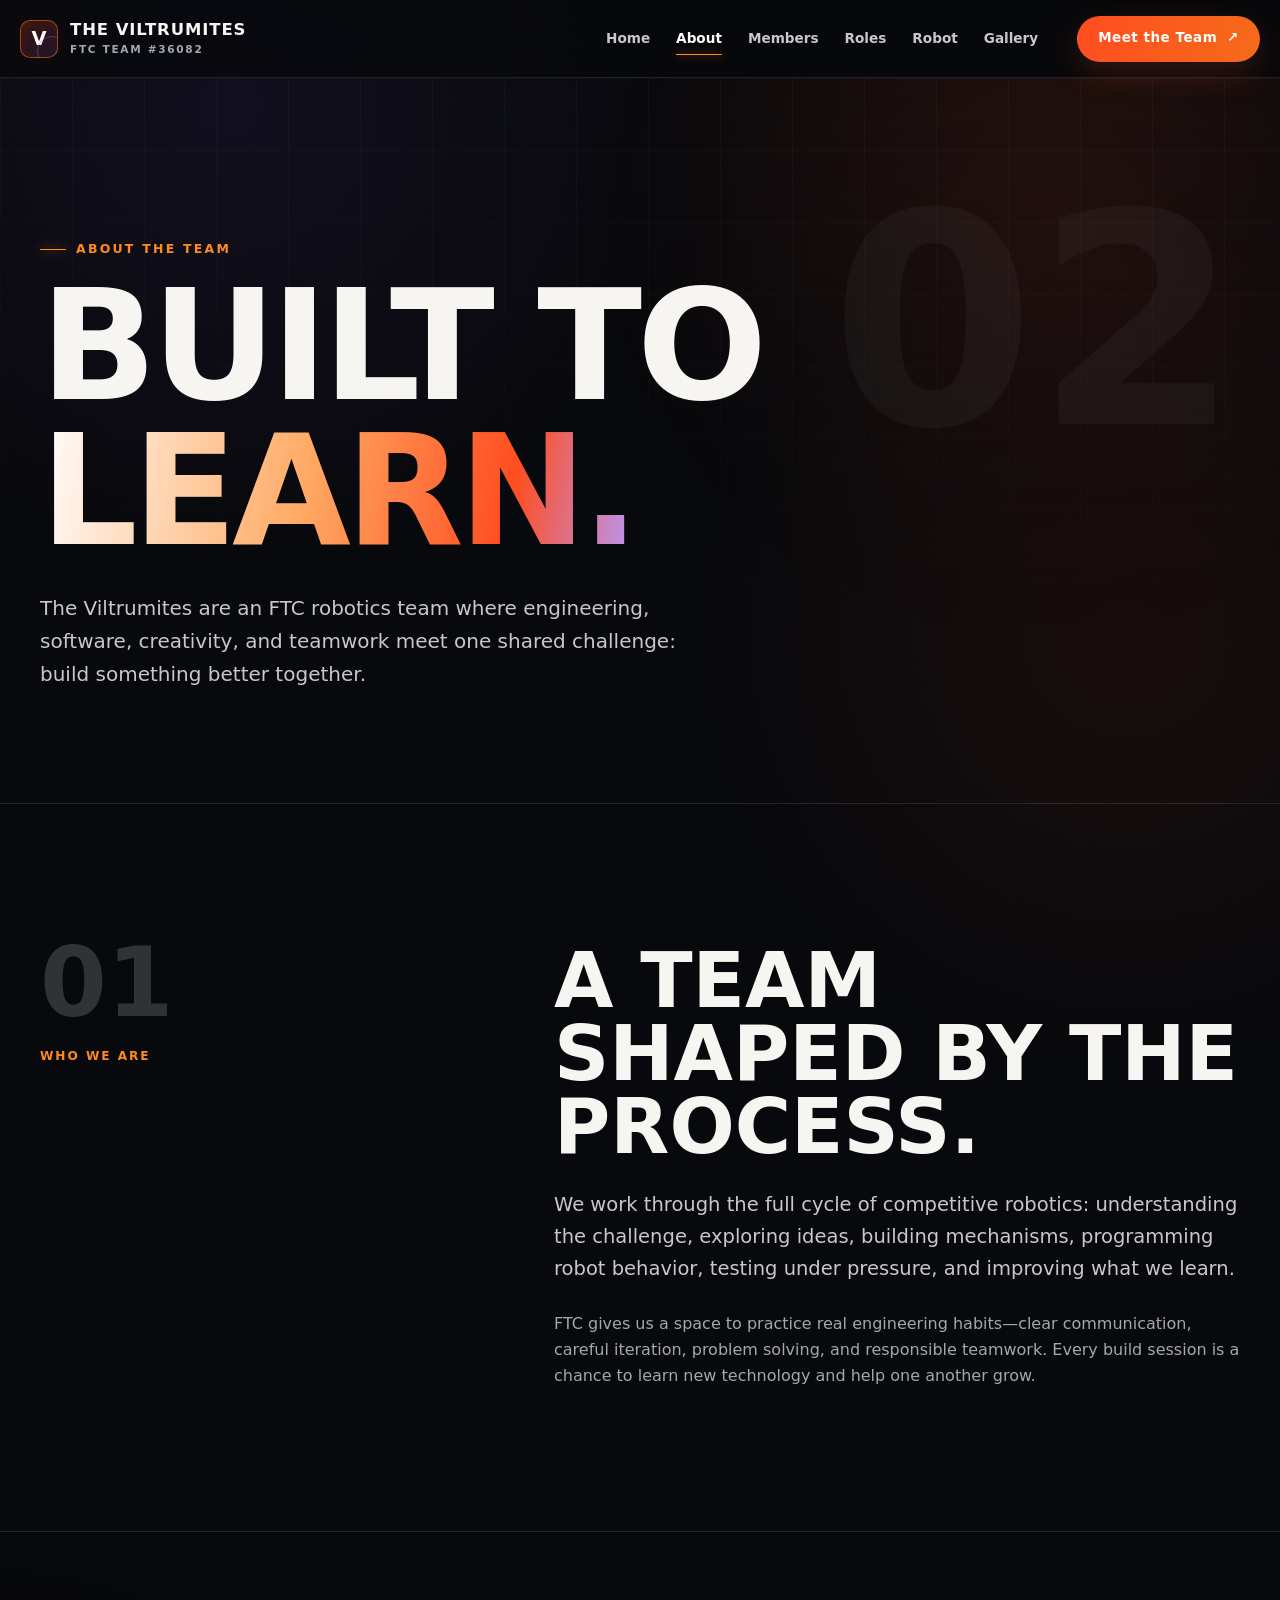
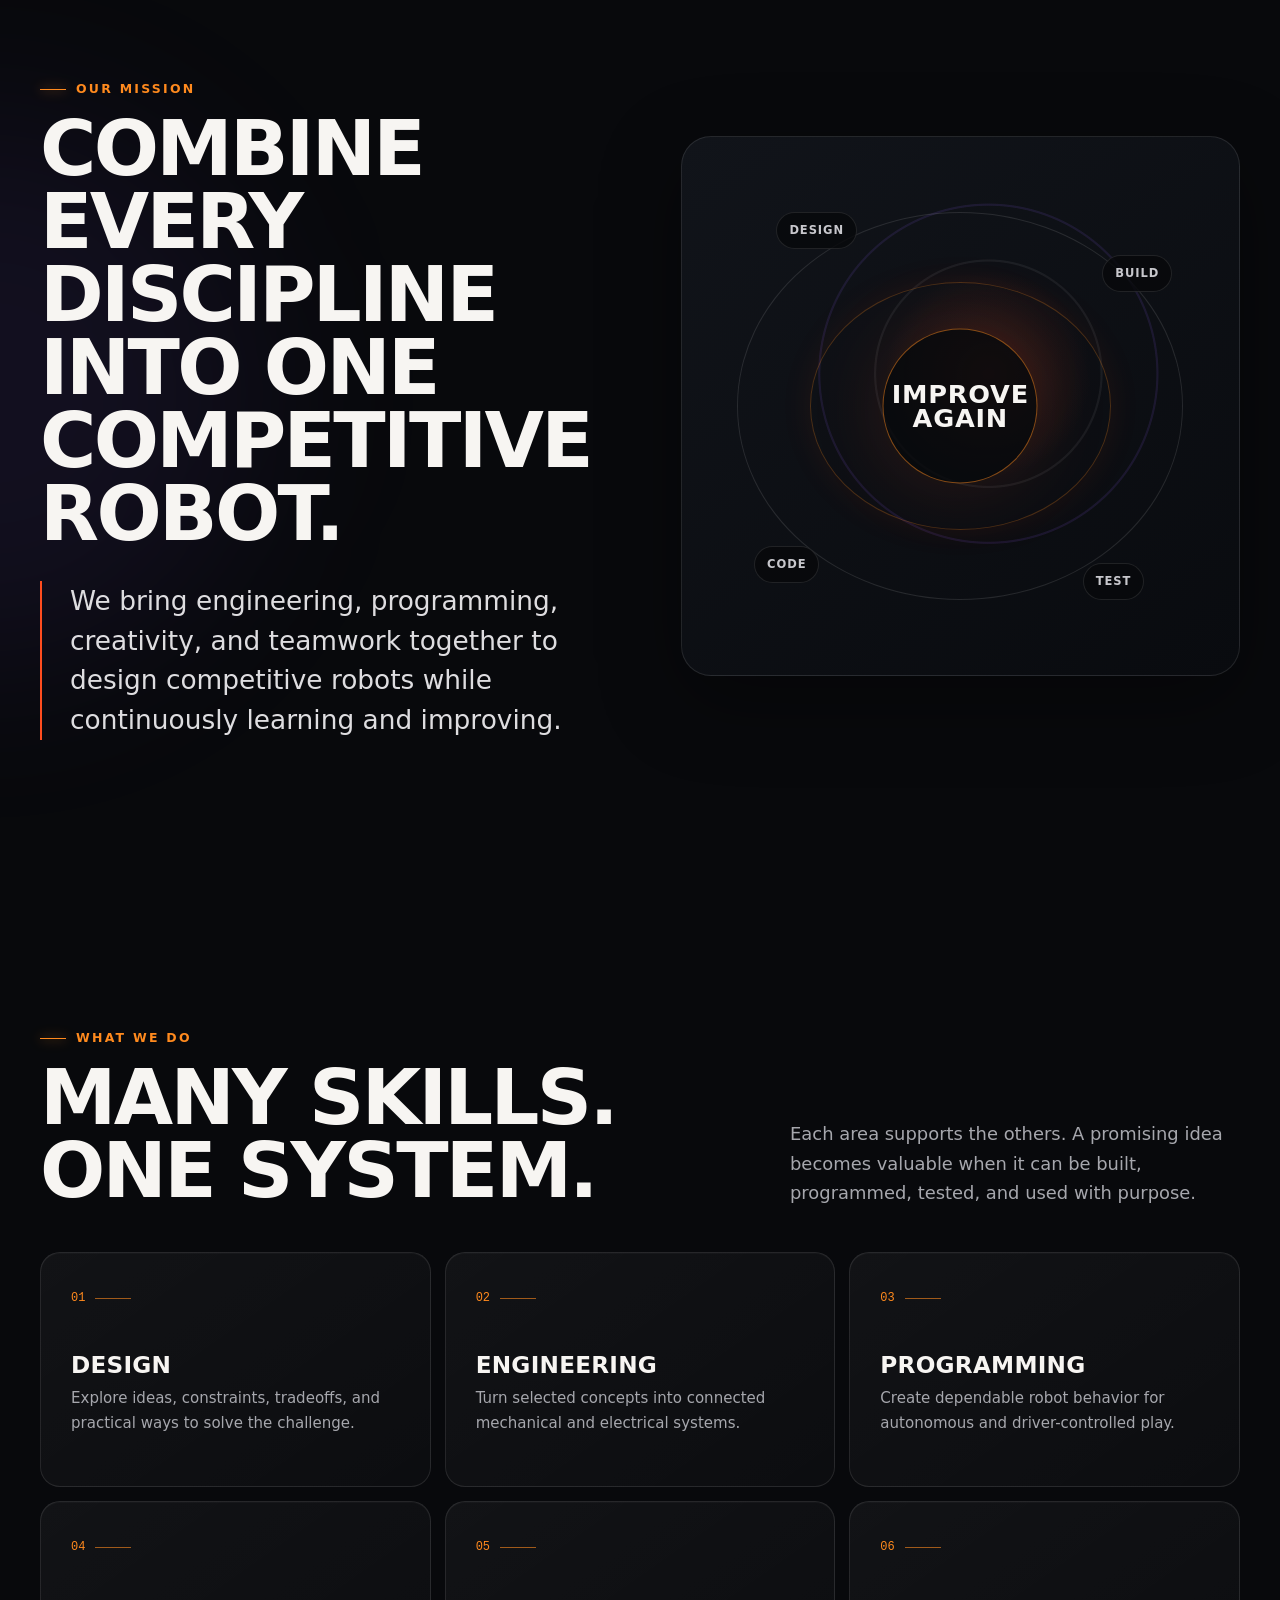
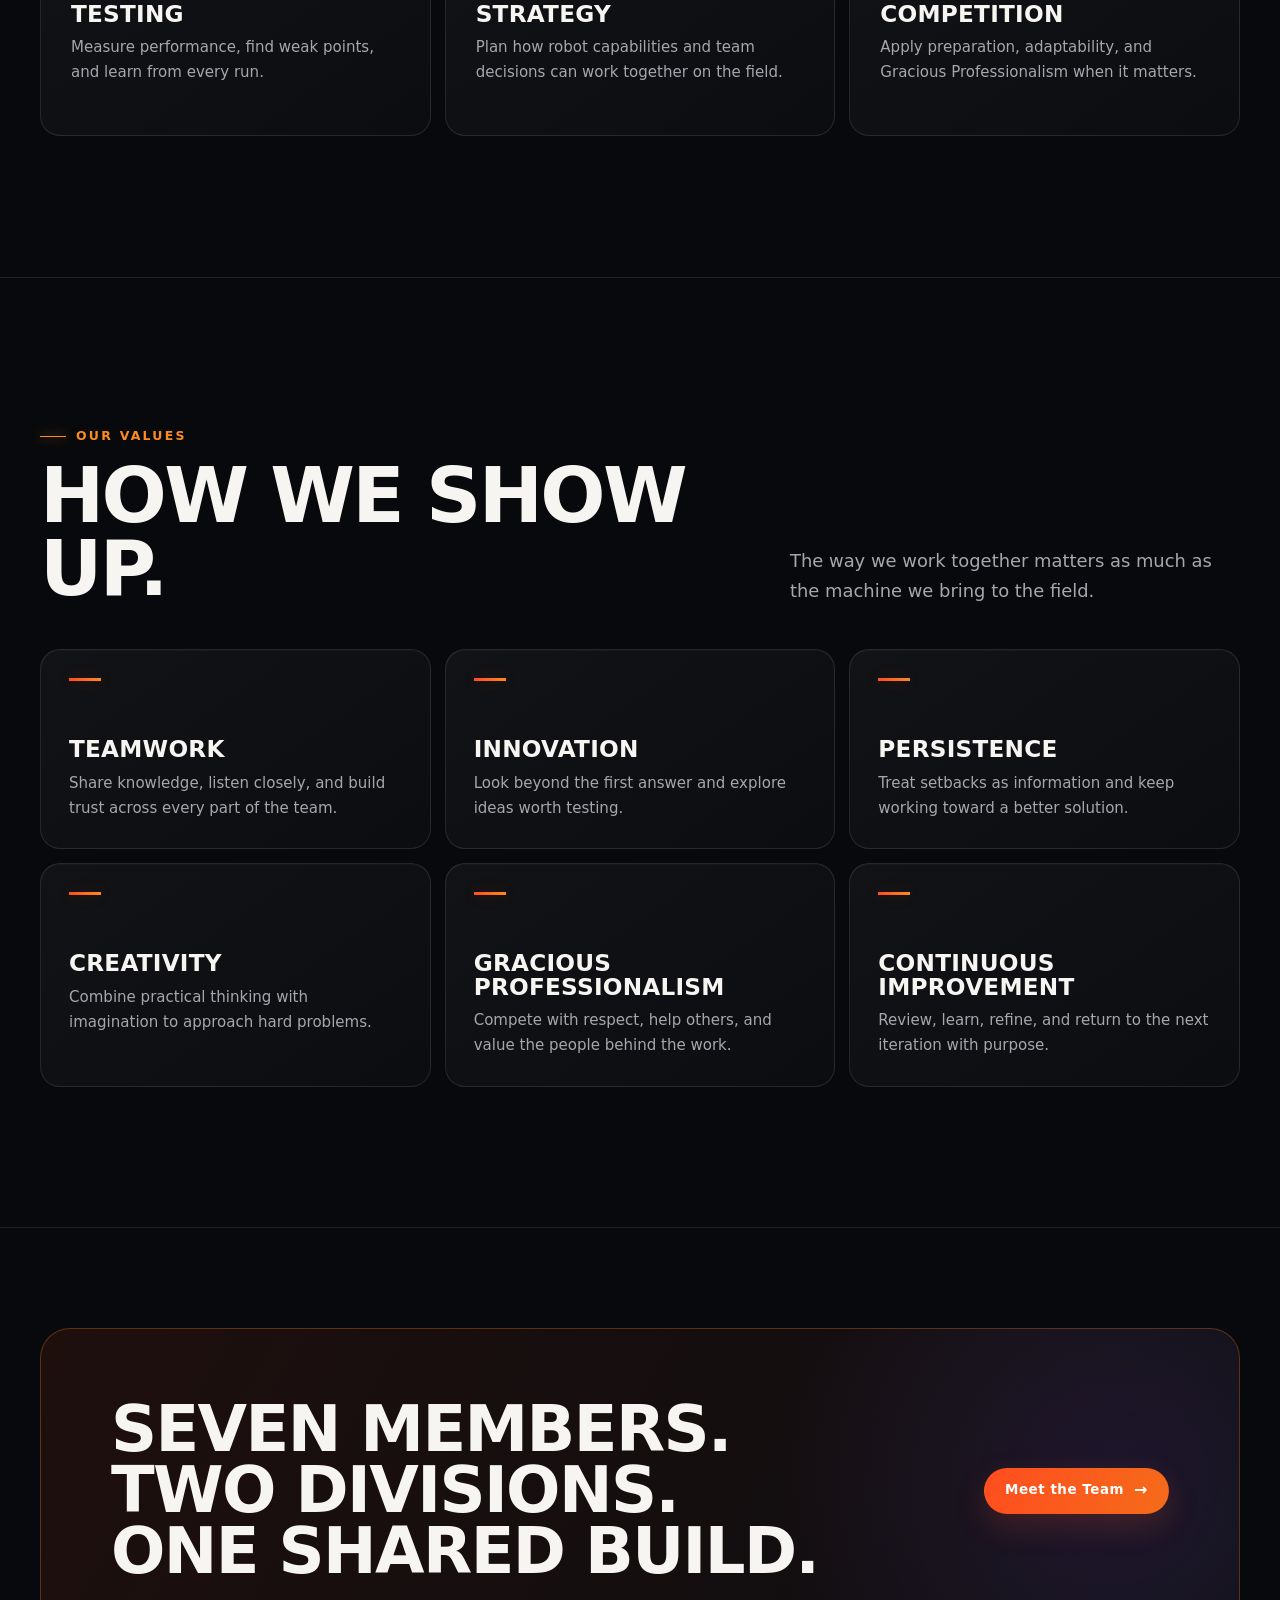
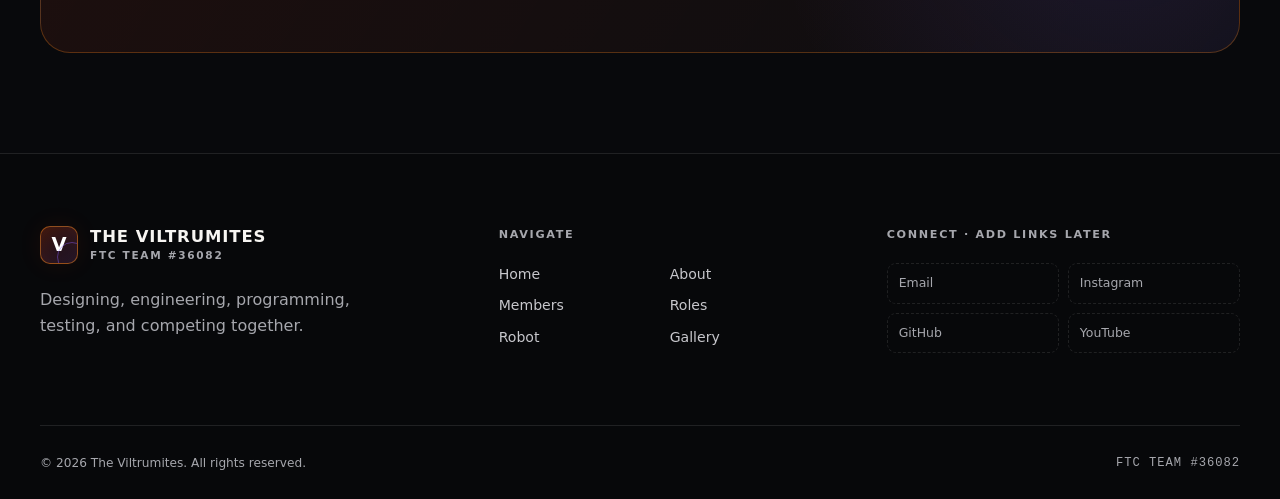
==== about.html @ 3b687da3 "Initial FTC robotics website" ====
<!doctype html>
<html lang="en">
  <head>
    <meta charset="utf-8" />
    <meta name="viewport" content="width=device-width, initial-scale=1" />
    <meta
      name="description"
      content="Learn about The Viltrumites, an FTC robotics team built around engineering, programming, problem solving, and teamwork."
    />
    <meta name="theme-color" content="#08090c" />
    <title>About | The Viltrumites</title>
    <link
      rel="icon"
      type="image/svg+xml"
      href="data:image/svg+xml,%3Csvg xmlns='http://www.w3.org/2000/svg' viewBox='0 0 64 64'%3E%3Crect width='64' height='64' rx='15' fill='%2308090c'/%3E%3Cpath d='M14 15l18 36 18-36h-11l-7 17-7-17z' fill='%23ff5a24'/%3E%3Ccircle cx='32' cy='32' r='25' fill='none' stroke='%238b5cf6' stroke-width='2'/%3E%3C/svg%3E"
    />
    <link rel="stylesheet" href="css/style.css" />
    <script src="js/team-data-v3.js" defer></script>
    <script src="js/main.js" defer></script>
  </head>
  <body>
    <!-- Accessibility helpers and reading progress -->
    <a class="skip-link" href="#main-content">Skip to content</a>
    <div class="scroll-progress" data-scroll-progress aria-hidden="true"></div>
    <!-- Primary site header -->
    <header class="site-header">
      <div class="header-inner">
        <a class="brand" href="index.html" aria-label="The Viltrumites home">
          <span class="brand-mark" aria-hidden="true">V</span>
          <span class="brand-copy">
            <strong>The Viltrumites</strong>
            <small>FTC Team #36082</small>
          </span>
        </a>
        <div class="nav-shell">
          <nav
            class="site-nav"
            id="primary-navigation"
            data-site-nav
            aria-label="Primary navigation"
          >
            <a href="index.html" data-nav-link>Home</a>
            <a href="about.html" data-nav-link>About</a>
            <a href="members.html" data-nav-link>Members</a>
            <a href="roles.html" data-nav-link>Roles</a>
            <a href="robot.html" data-nav-link>Robot</a>
            <a href="gallery.html" data-nav-link>Gallery</a>
          </nav>
          <a class="nav-cta" href="members.html">
            Meet the Team
            <span aria-hidden="true">↗</span>
          </a>
          <button
            class="menu-button"
            type="button"
            aria-expanded="false"
            aria-controls="primary-navigation"
            aria-label="Open navigation"
            data-menu-button
          >
            <span></span>
            <span></span>
            <span></span>
          </button>
        </div>
      </div>
    </header>
    <!-- About page content -->
    <main id="main-content">
      <section class="page-hero">
        <div class="container page-hero__inner" data-reveal>
          <span class="page-number" aria-hidden="true">02</span>
          <p class="eyebrow">About the team</p>
          <h1 class="page-title">
            Built to
            <br />
            <span class="accent-text">learn.</span>
          </h1>
          <p class="page-lead">
            The Viltrumites are an FTC robotics team where engineering, software, creativity, and
            teamwork meet one shared challenge: build something better together.
          </p>
        </div>
      </section>

      <section class="section">
        <div class="container story-grid">
          <div class="story-label" data-reveal>
            <strong>01</strong>
            <span>Who we are</span>
          </div>
          <div class="story-copy" data-reveal>
            <h2>A team shaped by the process.</h2>
            <p>
              We work through the full cycle of competitive robotics: understanding the challenge,
              exploring ideas, building mechanisms, programming robot behavior, testing under
              pressure, and improving what we learn.
            </p>
            <p>
              FTC gives us a space to practice real engineering habits—clear communication, careful
              iteration, problem solving, and responsible teamwork. Every build session is a chance
              to learn new technology and help one another grow.
            </p>
          </div>
        </div>
      </section>

      <section class="section section--bordered section--glow">
        <div class="container split-panel">
          <div class="mission-copy" data-reveal>
            <p class="section-kicker">Our mission</p>
            <h2 class="section-title">Combine every discipline into one competitive robot.</h2>
            <blockquote>
              We bring engineering, programming, creativity, and teamwork together to design
              competitive robots while continuously learning and improving.
            </blockquote>
          </div>
          <div
            class="mission-display"
            aria-label="Design, build, code, and test surrounding continuous improvement"
            data-reveal
          >
            <span class="mission-node mission-node--one">Design</span>
            <span class="mission-node mission-node--two">Build</span>
            <span class="mission-node mission-node--three">Code</span>
            <span class="mission-node mission-node--four">Test</span>
            <div class="mission-core">
              <strong>
                Improve
                <br />
                Again
              </strong>
            </div>
          </div>
        </div>
      </section>

      <section class="section" aria-labelledby="what-title">
        <div class="container">
          <div class="section-head" data-reveal>
            <div>
              <p class="section-kicker">What we do</p>
              <h2 class="section-title" id="what-title">Many skills. One system.</h2>
            </div>
            <p class="section-copy">
              Each area supports the others. A promising idea becomes valuable when it can be built,
              programmed, tested, and used with purpose.
            </p>
          </div>
          <div class="feature-grid">
            <article class="feature-card" data-reveal>
              <span class="card-index">01</span>
              <h3>Design</h3>
              <p>
                Explore ideas, constraints, tradeoffs, and practical ways to solve the challenge.
              </p>
            </article>
            <article class="feature-card" data-reveal style="--delay: 45ms">
              <span class="card-index">02</span>
              <h3>Engineering</h3>
              <p>Turn selected concepts into connected mechanical and electrical systems.</p>
            </article>
            <article class="feature-card" data-reveal style="--delay: 90ms">
              <span class="card-index">03</span>
              <h3>Programming</h3>
              <p>Create dependable robot behavior for autonomous and driver-controlled play.</p>
            </article>
            <article class="feature-card" data-reveal>
              <span class="card-index">04</span>
              <h3>Testing</h3>
              <p>Measure performance, find weak points, and learn from every run.</p>
            </article>
            <article class="feature-card" data-reveal style="--delay: 45ms">
              <span class="card-index">05</span>
              <h3>Strategy</h3>
              <p>Plan how robot capabilities and team decisions can work together on the field.</p>
            </article>
            <article class="feature-card" data-reveal style="--delay: 90ms">
              <span class="card-index">06</span>
              <h3>Competition</h3>
              <p>Apply preparation, adaptability, and Gracious Professionalism when it matters.</p>
            </article>
          </div>
        </div>
      </section>

      <section class="section section--bordered" aria-labelledby="values-title">
        <div class="container">
          <div class="section-head" data-reveal>
            <div>
              <p class="section-kicker">Our values</p>
              <h2 class="section-title" id="values-title">How we show up.</h2>
            </div>
            <p class="section-copy">
              The way we work together matters as much as the machine we bring to the field.
            </p>
          </div>
          <div class="values-grid">
            <article class="value-card" data-reveal>
              <h3>Teamwork</h3>
              <p>Share knowledge, listen closely, and build trust across every part of the team.</p>
            </article>
            <article class="value-card" data-reveal style="--delay: 45ms">
              <h3>Innovation</h3>
              <p>Look beyond the first answer and explore ideas worth testing.</p>
            </article>
            <article class="value-card" data-reveal style="--delay: 90ms">
              <h3>Persistence</h3>
              <p>Treat setbacks as information and keep working toward a better solution.</p>
            </article>
            <article class="value-card" data-reveal>
              <h3>Creativity</h3>
              <p>Combine practical thinking with imagination to approach hard problems.</p>
            </article>
            <article class="value-card" data-reveal style="--delay: 45ms">
              <h3>Gracious Professionalism</h3>
              <p>Compete with respect, help others, and value the people behind the work.</p>
            </article>
            <article class="value-card" data-reveal style="--delay: 90ms">
              <h3>Continuous Improvement</h3>
              <p>Review, learn, refine, and return to the next iteration with purpose.</p>
            </article>
          </div>
        </div>
      </section>

      <section class="section section--compact section--bordered">
        <div class="container">
          <div class="cta-band" data-reveal>
            <h2>Seven members. Two divisions. One shared build.</h2>
            <a class="button" href="members.html">
              Meet the Team
              <span class="button-arrow" aria-hidden="true">→</span>
            </a>
          </div>
        </div>
      </section>
    </main>
    <!-- Shared site footer -->
    <footer class="site-footer">
      <div class="container footer-main">
        <div class="footer-brand">
          <a class="brand" href="index.html">
            <span class="brand-mark" aria-hidden="true">V</span>
            <span class="brand-copy">
              <strong>The Viltrumites</strong>
              <small>FTC Team #36082</small>
            </span>
          </a>
          <p>Designing, engineering, programming, testing, and competing together.</p>
        </div>
        <div>
          <p class="footer-heading">Navigate</p>
          <nav class="footer-links" aria-label="Footer navigation">
            <a href="index.html">Home</a>
            <a href="about.html">About</a>
            <a href="members.html">Members</a>
            <a href="roles.html">Roles</a>
            <a href="robot.html">Robot</a>
            <a href="gallery.html">Gallery</a>
          </nav>
        </div>
        <div>
          <p class="footer-heading">Connect · add links later</p>
          <div class="social-placeholders">
            <span>Email</span>
            <span>Instagram</span>
            <span>GitHub</span>
            <span>YouTube</span>
          </div>
        </div>
      </div>
      <div class="container footer-bottom">
        <span>© 2026 The Viltrumites. All rights reserved.</span>
        <span>FTC Team #36082</span>
      </div>
    </footer>
  </body>
</html>
---- css/style.css ----
/* ==========================================================================
   Design tokens and base styles
   ========================================================================== */

:root {
  color-scheme: dark;
  --bg: #08090c;
  --bg-elevated: #0d1015;
  --surface: rgba(18, 21, 28, 0.78);
  --surface-strong: #12161d;
  --surface-soft: rgba(255, 255, 255, 0.035);
  --line: rgba(255, 255, 255, 0.1);
  --line-bright: rgba(255, 255, 255, 0.18);
  --text: #f7f5f2;
  --muted: #a6a7ad;
  --muted-bright: #c7c7cc;
  --ember: #ff4d1f;
  --orange: #ff8a1e;
  --violet: #8b5cf6;
  --glow: rgba(255, 77, 31, 0.2);
  --max-width: 1200px;
  --header-height: 78px;
  --radius-sm: 12px;
  --radius: 20px;
  --radius-lg: 30px;
  --shadow: 0 24px 80px rgba(0, 0, 0, 0.36);
  --font-body:
    Inter, ui-sans-serif, system-ui, -apple-system, BlinkMacSystemFont, "Segoe UI", sans-serif;
  --font-display: "Arial Narrow", "Roboto Condensed", Impact, var(--font-body);
}

*,
*::before,
*::after {
  box-sizing: border-box;
}

html {
  scroll-behavior: smooth;
  scroll-padding-top: calc(var(--header-height) + 24px);
  background: var(--bg);
}

body {
  min-width: 320px;
  margin: 0;
  overflow-x: hidden;
  color: var(--text);
  background:
    radial-gradient(circle at 18% 2%, rgba(139, 92, 246, 0.08), transparent 29rem),
    radial-gradient(circle at 88% 12%, rgba(255, 77, 31, 0.07), transparent 27rem), var(--bg);
  font-family: var(--font-body);
  font-size: 1rem;
  line-height: 1.65;
  -webkit-font-smoothing: antialiased;
  opacity: 0;
  transition: opacity 300ms ease;
}

body.is-ready,
body:not(:has(script)) {
  opacity: 1;
}

body.menu-open {
  overflow: hidden;
}

img {
  display: block;
  max-width: 100%;
}

a {
  color: inherit;
  text-decoration: none;
}

button,
a {
  -webkit-tap-highlight-color: transparent;
}

button,
input,
select,
textarea {
  font: inherit;
}

button {
  color: inherit;
}

:focus-visible {
  outline: 3px solid rgba(255, 138, 30, 0.95);
  outline-offset: 4px;
}

::selection {
  color: #fff;
  background: rgba(255, 77, 31, 0.7);
}

/* Accessibility helpers */

.skip-link {
  position: fixed;
  top: 12px;
  left: 12px;
  z-index: 999;
  padding: 10px 15px;
  color: #08090c;
  background: #fff;
  border-radius: 8px;
  transform: translateY(-150%);
  transition: transform 180ms ease;
}

.skip-link:focus {
  transform: translateY(0);
}

/* Shared layout primitives */

.container {
  width: min(calc(100% - 40px), var(--max-width));
  margin-inline: auto;
}

.narrow {
  width: min(100%, 780px);
}

.eyebrow,
.section-kicker {
  display: inline-flex;
  align-items: center;
  gap: 10px;
  margin: 0 0 16px;
  color: var(--orange);
  font-size: 0.78rem;
  font-weight: 800;
  line-height: 1.2;
  letter-spacing: 0.18em;
  text-transform: uppercase;
}

.eyebrow::before,
.section-kicker::before {
  width: 26px;
  height: 1px;
  content: "";
  background: currentColor;
  box-shadow: 0 0 12px currentColor;
}

.section-title,
.page-title,
.hero-title {
  margin: 0;
  font-family: var(--font-display);
  font-weight: 900;
  line-height: 0.95;
  letter-spacing: -0.035em;
  text-transform: uppercase;
}

.section-title {
  max-width: 820px;
  font-size: clamp(2.4rem, 6vw, 5.1rem);
}

.section-copy {
  max-width: 660px;
  margin: 24px 0 0;
  color: var(--muted);
  font-size: clamp(1rem, 1.5vw, 1.12rem);
}

.section-head {
  display: flex;
  align-items: end;
  justify-content: space-between;
  gap: 32px;
  margin-bottom: 44px;
}

.section-head .section-copy {
  max-width: 450px;
  margin: 0;
}

.accent-text {
  color: transparent;
  background: linear-gradient(100deg, #fff 0%, #ffab66 44%, #ff4d1f 78%, #b69aff 100%);
  -webkit-background-clip: text;
  background-clip: text;
}

.muted {
  color: var(--muted);
}

.scroll-progress {
  position: fixed;
  inset: 0 0 auto;
  z-index: 101;
  height: 2px;
  background: linear-gradient(90deg, var(--ember), var(--orange), var(--violet));
  transform: scaleX(0);
  transform-origin: left;
  will-change: transform;
}

/* Header and navigation */

.site-header {
  position: sticky;
  top: 0;
  z-index: 100;
  height: var(--header-height);
  border-bottom: 1px solid var(--line);
  background: rgba(8, 9, 12, 0.82);
  backdrop-filter: blur(18px) saturate(140%);
}

.header-inner {
  display: flex;
  align-items: center;
  justify-content: space-between;
  width: min(calc(100% - 40px), 1320px);
  height: 100%;
  margin-inline: auto;
}

.brand {
  display: inline-flex;
  align-items: center;
  gap: 12px;
  flex: 0 0 auto;
}

.brand-mark {
  position: relative;
  display: grid;
  width: 38px;
  height: 38px;
  place-items: center;
  overflow: hidden;
  border: 1px solid rgba(255, 138, 30, 0.5);
  border-radius: 10px;
  background: linear-gradient(145deg, rgba(255, 77, 31, 0.2), rgba(139, 92, 246, 0.13));
  box-shadow:
    inset 0 0 20px rgba(255, 77, 31, 0.08),
    0 0 24px rgba(255, 77, 31, 0.08);
  color: #fff;
  font-family: var(--font-display);
  font-size: 1.22rem;
  font-weight: 900;
  line-height: 1;
}

.brand-mark::after {
  position: absolute;
  inset: auto -10px -9px auto;
  width: 30px;
  height: 30px;
  content: "";
  border: 1px solid rgba(139, 92, 246, 0.45);
  border-radius: 50%;
}

.brand-copy {
  display: grid;
  line-height: 1;
}

.brand-copy strong {
  font-family: var(--font-display);
  font-size: 1.03rem;
  letter-spacing: 0.055em;
  text-transform: uppercase;
}

.brand-copy small {
  margin-top: 5px;
  color: var(--muted);
  font-size: 0.66rem;
  font-weight: 700;
  letter-spacing: 0.16em;
  text-transform: uppercase;
}

.nav-shell {
  display: flex;
  align-items: center;
  gap: 28px;
}

.site-nav {
  display: flex;
  align-items: center;
  gap: 4px;
}

.site-nav a {
  position: relative;
  padding: 10px 11px;
  color: var(--muted-bright);
  font-size: 0.85rem;
  font-weight: 700;
  transition: color 180ms ease;
}

.site-nav a::after {
  position: absolute;
  right: 11px;
  bottom: 5px;
  left: 11px;
  height: 1px;
  content: "";
  background: var(--orange);
  box-shadow: 0 0 10px var(--ember);
  transform: scaleX(0);
  transform-origin: right;
  transition: transform 180ms ease;
}

.site-nav a:hover,
.site-nav a.is-current {
  color: #fff;
}

.site-nav a:hover::after,
.site-nav a.is-current::after {
  transform: scaleX(1);
  transform-origin: left;
}

.nav-cta,
.button {
  position: relative;
  display: inline-flex;
  align-items: center;
  justify-content: center;
  gap: 10px;
  min-height: 46px;
  padding: 0 20px;
  overflow: hidden;
  border: 1px solid transparent;
  border-radius: 999px;
  color: #fff;
  background: linear-gradient(110deg, var(--ember), #f56b1a);
  box-shadow: 0 12px 32px rgba(255, 77, 31, 0.18);
  font-size: 0.84rem;
  font-weight: 800;
  letter-spacing: 0.04em;
  transition:
    transform 180ms ease,
    box-shadow 180ms ease,
    border-color 180ms ease;
}

.nav-cta::before,
.button::before {
  position: absolute;
  inset: 0;
  content: "";
  background: linear-gradient(100deg, transparent 20%, rgba(255, 255, 255, 0.24), transparent 80%);
  transform: translateX(-110%);
  transition: transform 450ms ease;
}

.nav-cta:hover,
.button:hover {
  transform: translateY(-2px);
  box-shadow: 0 16px 42px rgba(255, 77, 31, 0.28);
}

.nav-cta:hover::before,
.button:hover::before {
  transform: translateX(110%);
}

.button--secondary {
  border-color: var(--line-bright);
  background: rgba(255, 255, 255, 0.04);
  box-shadow: none;
}

.button--secondary:hover {
  border-color: rgba(255, 138, 30, 0.48);
  box-shadow: 0 12px 34px rgba(0, 0, 0, 0.24);
}

.button-arrow {
  font-size: 1rem;
  transition: transform 180ms ease;
}

.button:hover .button-arrow {
  transform: translateX(3px);
}

.menu-button {
  display: none;
  width: 46px;
  height: 46px;
  padding: 0;
  border: 1px solid var(--line);
  border-radius: 13px;
  background: rgba(255, 255, 255, 0.04);
}

.menu-button span {
  display: block;
  width: 19px;
  height: 1.5px;
  margin: 5px auto;
  background: #fff;
  transition:
    transform 180ms ease,
    opacity 180ms ease;
}

.menu-button[aria-expanded="true"] span:first-child {
  transform: translateY(6.5px) rotate(45deg);
}

.menu-button[aria-expanded="true"] span:nth-child(2) {
  opacity: 0;
}

.menu-button[aria-expanded="true"] span:last-child {
  transform: translateY(-6.5px) rotate(-45deg);
}

/* Homepage hero */

.hero {
  position: relative;
  min-height: calc(100svh - var(--header-height));
  overflow: hidden;
  border-bottom: 1px solid var(--line);
}

.hero::before {
  position: absolute;
  inset: 0;
  z-index: 1;
  content: "";
  background:
    linear-gradient(
      90deg,
      #08090c 0%,
      rgba(8, 9, 12, 0.97) 25%,
      rgba(8, 9, 12, 0.72) 50%,
      rgba(8, 9, 12, 0.18) 82%
    ),
    linear-gradient(0deg, #08090c 0%, transparent 30%);
}

.hero::after {
  position: absolute;
  inset: 0;
  z-index: 2;
  pointer-events: none;
  content: "";
  background-image:
    linear-gradient(rgba(255, 255, 255, 0.025) 1px, transparent 1px),
    linear-gradient(90deg, rgba(255, 255, 255, 0.025) 1px, transparent 1px);
  background-size: 74px 74px;
  mask-image: linear-gradient(to bottom, transparent, #000 20%, #000 82%, transparent);
}

.hero-art {
  position: absolute;
  inset: 0;
  width: 100%;
  height: 100%;
  object-fit: cover;
  object-position: 62% center;
  filter: saturate(0.88) contrast(1.04);
}

.hero-inner {
  position: relative;
  z-index: 3;
  display: grid;
  align-items: center;
  min-height: calc(100svh - var(--header-height));
  padding-block: 90px 110px;
}

.hero-copy {
  max-width: 760px;
}

.hero-title {
  max-width: 840px;
  font-size: clamp(4.2rem, 10.5vw, 9.3rem);
  line-height: 0.8;
  letter-spacing: -0.055em;
}

.hero-title .outline {
  color: transparent;
  -webkit-text-stroke: 1px rgba(255, 255, 255, 0.52);
}

.hero-lead {
  max-width: 650px;
  margin: 30px 0 0;
  color: #d0cfd3;
  font-size: clamp(1.06rem, 1.7vw, 1.24rem);
  line-height: 1.6;
}

.hero-actions {
  display: flex;
  flex-wrap: wrap;
  gap: 12px;
  margin-top: 34px;
}

.hero-note {
  position: absolute;
  right: 22px;
  bottom: 22px;
  z-index: 4;
  display: flex;
  align-items: center;
  gap: 8px;
  margin: 0;
  color: rgba(255, 255, 255, 0.64);
  font-size: 0.72rem;
  letter-spacing: 0.07em;
  text-transform: uppercase;
}

.hero-note::before {
  width: 7px;
  height: 7px;
  content: "";
  border: 1px solid var(--orange);
  border-radius: 50%;
  box-shadow: 0 0 10px var(--orange);
}

.hero-index {
  position: absolute;
  right: 20px;
  top: 50%;
  z-index: 4;
  display: grid;
  gap: 11px;
  transform: translateY(-50%);
}

.hero-index span {
  width: 2px;
  height: 34px;
  background: rgba(255, 255, 255, 0.2);
}

.hero-index span:first-child {
  background: var(--ember);
  box-shadow: 0 0 12px var(--ember);
}

.stats-strip {
  border-bottom: 1px solid var(--line);
  background: #0a0c10;
}

.stats-grid {
  display: grid;
  grid-template-columns: repeat(4, 1fr);
}

.stat {
  position: relative;
  min-height: 168px;
  padding: 32px;
  border-left: 1px solid var(--line);
}

.stat:last-child {
  border-right: 1px solid var(--line);
}

.stat small {
  display: block;
  margin-bottom: 20px;
  color: var(--muted);
  font-size: 0.72rem;
  font-weight: 700;
  letter-spacing: 0.16em;
  text-transform: uppercase;
}

.stat strong {
  display: block;
  font-family: var(--font-display);
  font-size: clamp(2.1rem, 4vw, 3.6rem);
  line-height: 0.95;
  letter-spacing: -0.025em;
  text-transform: uppercase;
}

.stat em {
  display: block;
  margin-top: 9px;
  color: var(--orange);
  font-size: 0.72rem;
  font-style: normal;
  font-weight: 700;
  letter-spacing: 0.08em;
  text-transform: uppercase;
}

/* Shared sections, cards, buttons, and content layouts */

.section {
  position: relative;
  padding-block: clamp(86px, 11vw, 150px);
}

.section--bordered {
  border-top: 1px solid var(--line);
}

.section--compact {
  padding-block: clamp(64px, 8vw, 100px);
}

.section--glow::before {
  position: absolute;
  top: 20%;
  left: -18rem;
  width: 34rem;
  height: 34rem;
  pointer-events: none;
  content: "";
  border-radius: 50%;
  background: rgba(139, 92, 246, 0.08);
  filter: blur(90px);
}

.feature-grid,
.values-grid,
.updates-grid {
  display: grid;
  grid-template-columns: repeat(3, 1fr);
  gap: 14px;
}

.feature-card,
.value-card,
.update-card,
.info-card,
.role-card,
.member-card {
  position: relative;
  overflow: hidden;
  border: 1px solid var(--line);
  background: linear-gradient(145deg, rgba(255, 255, 255, 0.045), rgba(255, 255, 255, 0.018));
  box-shadow: inset 0 1px rgba(255, 255, 255, 0.025);
}

.feature-card {
  min-height: 235px;
  padding: 30px;
  border-radius: var(--radius);
  transition:
    transform 220ms ease,
    border-color 220ms ease,
    background 220ms ease;
}

.feature-card:hover {
  border-color: rgba(255, 138, 30, 0.36);
  background: linear-gradient(145deg, rgba(255, 77, 31, 0.07), rgba(139, 92, 246, 0.035));
  transform: translateY(-5px);
}

.card-index {
  display: inline-flex;
  align-items: center;
  gap: 10px;
  margin-bottom: 44px;
  color: var(--orange);
  font-family: ui-monospace, SFMono-Regular, Menlo, monospace;
  font-size: 0.75rem;
}

.card-index::after {
  width: 36px;
  height: 1px;
  content: "";
  background: currentColor;
  opacity: 0.6;
}

.feature-card h3,
.value-card h3,
.update-card h3,
.info-card h3 {
  margin: 0 0 10px;
  font-family: var(--font-display);
  font-size: 1.45rem;
  line-height: 1;
  letter-spacing: 0.01em;
  text-transform: uppercase;
}

.feature-card p,
.value-card p,
.update-card p,
.info-card p {
  margin: 0;
  color: var(--muted);
  font-size: 0.94rem;
}

.split-panel {
  display: grid;
  grid-template-columns: 0.9fr 1.1fr;
  gap: clamp(38px, 7vw, 100px);
  align-items: center;
}

.mission-display {
  position: relative;
  min-height: 540px;
  overflow: hidden;
  border: 1px solid var(--line);
  border-radius: var(--radius-lg);
  background:
    radial-gradient(circle at 55% 44%, rgba(255, 77, 31, 0.16), transparent 24%),
    radial-gradient(
      circle at 55% 44%,
      transparent 0 26%,
      rgba(255, 255, 255, 0.06) 26.2% 26.5%,
      transparent 26.7%
    ),
    radial-gradient(
      circle at 55% 44%,
      transparent 0 39%,
      rgba(139, 92, 246, 0.12) 39.2% 39.5%,
      transparent 39.7%
    ),
    linear-gradient(145deg, #11141a, #090b0f);
  box-shadow: var(--shadow);
}

.mission-display::before,
.mission-display::after {
  position: absolute;
  content: "";
  border: 1px solid rgba(255, 255, 255, 0.11);
  border-radius: 50%;
}

.mission-display::before {
  inset: 14% 10%;
}

.mission-display::after {
  inset: 27% 23%;
  border-color: rgba(255, 138, 30, 0.25);
  box-shadow: 0 0 32px rgba(255, 77, 31, 0.08);
}

.mission-core {
  position: absolute;
  top: 50%;
  left: 50%;
  z-index: 2;
  display: grid;
  width: 155px;
  height: 155px;
  place-items: center;
  border: 1px solid rgba(255, 138, 30, 0.5);
  border-radius: 50%;
  background: rgba(8, 9, 12, 0.78);
  box-shadow: 0 0 80px rgba(255, 77, 31, 0.14);
  transform: translate(-50%, -50%);
  text-align: center;
}

.mission-core strong {
  font-family: var(--font-display);
  font-size: 1.6rem;
  line-height: 0.95;
  letter-spacing: 0.03em;
  text-transform: uppercase;
}

.mission-node {
  position: absolute;
  z-index: 3;
  padding: 8px 12px;
  border: 1px solid var(--line);
  border-radius: 999px;
  color: var(--muted-bright);
  background: rgba(8, 9, 12, 0.82);
  font-size: 0.72rem;
  font-weight: 800;
  letter-spacing: 0.08em;
  text-transform: uppercase;
}

.mission-node--one {
  top: 14%;
  left: 17%;
}
.mission-node--two {
  top: 22%;
  right: 12%;
}
.mission-node--three {
  bottom: 17%;
  left: 13%;
}
.mission-node--four {
  right: 17%;
  bottom: 14%;
}

.mission-copy blockquote {
  margin: 30px 0 0;
  padding-left: 28px;
  border-left: 2px solid var(--ember);
  color: #dedde0;
  font-size: clamp(1.2rem, 2.2vw, 1.65rem);
  line-height: 1.5;
}

.season-panel {
  display: grid;
  grid-template-columns: 0.78fr 1.22fr;
  overflow: hidden;
  border: 1px solid var(--line);
  border-radius: var(--radius-lg);
  background: var(--surface-strong);
  box-shadow: var(--shadow);
}

.season-summary {
  padding: clamp(32px, 5vw, 58px);
  border-right: 1px solid var(--line);
  background: linear-gradient(rgba(255, 77, 31, 0.08), transparent 65%), rgba(255, 255, 255, 0.02);
}

.season-label {
  color: var(--muted);
  font-size: 0.76rem;
  font-weight: 800;
  letter-spacing: 0.14em;
  text-transform: uppercase;
}

.season-summary h3 {
  margin: 20px 0 0;
  font-family: var(--font-display);
  font-size: clamp(2.6rem, 5vw, 4.6rem);
  line-height: 0.92;
  text-transform: uppercase;
}

.status-box {
  margin-top: 40px;
  padding: 18px;
  border: 1px dashed rgba(255, 138, 30, 0.34);
  border-radius: var(--radius-sm);
  color: var(--muted-bright);
  background: rgba(255, 138, 30, 0.035);
  font-size: 0.9rem;
}

.status-box strong {
  display: block;
  margin-top: 3px;
  color: #fff;
  font-size: 1rem;
}

.season-progress {
  padding: clamp(32px, 5vw, 58px);
}

.progress-list {
  display: grid;
  gap: 0;
  margin: 28px 0 0;
  padding: 0;
  list-style: none;
}

.progress-list li {
  position: relative;
  display: grid;
  grid-template-columns: 44px 1fr auto;
  align-items: center;
  min-height: 60px;
  border-bottom: 1px solid var(--line);
}

.progress-list li:last-child {
  border-bottom: 0;
}

.progress-list span:first-child {
  color: var(--orange);
  font-family: ui-monospace, SFMono-Regular, Menlo, monospace;
  font-size: 0.72rem;
}

.progress-list strong {
  font-size: 0.9rem;
}

.progress-list small {
  color: var(--muted);
  font-size: 0.7rem;
  letter-spacing: 0.09em;
  text-transform: uppercase;
}

.update-card {
  min-height: 220px;
  padding: 28px;
  border-radius: var(--radius);
}

.update-card time {
  display: block;
  margin-bottom: 48px;
  color: var(--orange);
  font-family: ui-monospace, SFMono-Regular, Menlo, monospace;
  font-size: 0.72rem;
  text-transform: uppercase;
}

.cta-band {
  display: flex;
  align-items: center;
  justify-content: space-between;
  gap: 40px;
  padding: clamp(34px, 6vw, 70px);
  overflow: hidden;
  border: 1px solid rgba(255, 138, 30, 0.28);
  border-radius: var(--radius-lg);
  background:
    radial-gradient(circle at 90% 50%, rgba(139, 92, 246, 0.13), transparent 32%),
    linear-gradient(120deg, rgba(255, 77, 31, 0.09), rgba(255, 255, 255, 0.02));
}

.cta-band h2 {
  max-width: 720px;
  margin: 0;
  font-family: var(--font-display);
  font-size: clamp(2.3rem, 5vw, 4.8rem);
  line-height: 0.95;
  letter-spacing: -0.025em;
  text-transform: uppercase;
}

/* Interior page headers */

.page-hero {
  position: relative;
  padding-block: clamp(90px, 12vw, 158px) clamp(72px, 9vw, 112px);
  overflow: hidden;
  border-bottom: 1px solid var(--line);
}

.page-hero::before {
  position: absolute;
  inset: 0;
  pointer-events: none;
  content: "";
  background:
    linear-gradient(rgba(255, 255, 255, 0.027) 1px, transparent 1px),
    linear-gradient(90deg, rgba(255, 255, 255, 0.027) 1px, transparent 1px),
    radial-gradient(circle at 82% 20%, rgba(255, 77, 31, 0.13), transparent 28rem);
  background-size:
    72px 72px,
    72px 72px,
    auto;
  mask-image: linear-gradient(to bottom, #000, transparent 90%);
}

.page-hero__inner {
  position: relative;
}

.page-number {
  position: absolute;
  top: -20px;
  right: 0;
  color: rgba(255, 255, 255, 0.035);
  font-family: var(--font-display);
  font-size: clamp(8rem, 23vw, 20rem);
  font-weight: 900;
  line-height: 0.75;
  user-select: none;
}

.page-title {
  max-width: 1000px;
  font-size: clamp(4.1rem, 12vw, 10rem);
}

.page-lead {
  max-width: 670px;
  margin: 28px 0 0;
  color: var(--muted-bright);
  font-size: clamp(1.05rem, 1.8vw, 1.25rem);
}

.story-grid {
  display: grid;
  grid-template-columns: 0.75fr 1.25fr;
  gap: clamp(40px, 8vw, 120px);
}

.story-label {
  position: sticky;
  top: calc(var(--header-height) + 40px);
  align-self: start;
}

.story-label strong {
  display: block;
  color: rgba(255, 255, 255, 0.17);
  font-family: var(--font-display);
  font-size: 6rem;
  line-height: 0.8;
}

.story-label span {
  display: block;
  margin-top: 24px;
  color: var(--orange);
  font-size: 0.76rem;
  font-weight: 800;
  letter-spacing: 0.16em;
  text-transform: uppercase;
}

.story-copy h2 {
  margin: 0;
  font-family: var(--font-display);
  font-size: clamp(2.5rem, 6vw, 5.4rem);
  line-height: 0.95;
  text-transform: uppercase;
}

.story-copy p {
  margin: 25px 0 0;
  color: var(--muted-bright);
  font-size: clamp(1.05rem, 1.8vw, 1.22rem);
}

.story-copy p + p {
  color: var(--muted);
  font-size: 1rem;
}

.values-grid {
  grid-template-columns: repeat(3, 1fr);
}

.value-card {
  min-height: 200px;
  padding: 28px;
  border-radius: var(--radius);
}

.value-card::before {
  display: block;
  width: 32px;
  height: 3px;
  margin-bottom: 56px;
  content: "";
  background: linear-gradient(90deg, var(--ember), var(--orange));
  box-shadow: 0 0 15px var(--glow);
}

/* Members page */

.members-grid {
  display: grid;
  grid-template-columns: repeat(3, 1fr);
  gap: 16px;
}

.member-card {
  border-radius: var(--radius);
  transition:
    transform 220ms ease,
    border-color 220ms ease;
}

.member-card:hover {
  border-color: rgba(255, 138, 30, 0.35);
  transform: translateY(-5px);
}

.member-card--owner {
  grid-column: span 2;
  display: grid;
  grid-template-columns: 1fr 1fr;
  border-color: rgba(255, 138, 30, 0.28);
  background:
    radial-gradient(circle at 15% 35%, rgba(255, 77, 31, 0.12), transparent 32%),
    linear-gradient(145deg, rgba(255, 255, 255, 0.05), rgba(255, 255, 255, 0.018));
}

.member-photo {
  position: relative;
  display: grid;
  min-height: 300px;
  place-items: center;
  overflow: hidden;
  border-bottom: 1px solid var(--line);
  background:
    linear-gradient(rgba(255, 255, 255, 0.026) 1px, transparent 1px),
    linear-gradient(90deg, rgba(255, 255, 255, 0.026) 1px, transparent 1px),
    radial-gradient(circle at 50% 42%, rgba(139, 92, 246, 0.13), transparent 28%), #0c0f14;
  background-size:
    42px 42px,
    42px 42px,
    auto,
    auto;
}

.member-card--owner .member-photo {
  min-height: 390px;
  border-right: 1px solid var(--line);
  border-bottom: 0;
}

.member-photo > span {
  color: rgba(255, 255, 255, 0.86);
  font-family: var(--font-display);
  font-size: clamp(4rem, 8vw, 7rem);
  font-weight: 900;
  letter-spacing: -0.04em;
}

.member-photo small {
  position: absolute;
  right: 18px;
  bottom: 16px;
  color: var(--muted);
  font-family: ui-monospace, SFMono-Regular, Menlo, monospace;
  font-size: 0.64rem;
  line-height: 1.25;
  letter-spacing: 0.12em;
  text-align: right;
}

.member-photo img {
  width: 100%;
  height: 100%;
  object-fit: cover;
}

.member-card__body {
  padding: 27px;
}

.member-card--owner .member-card__body {
  display: flex;
  flex-direction: column;
  justify-content: flex-end;
  padding: clamp(30px, 5vw, 50px);
}

.member-card__labels {
  display: flex;
  flex-wrap: wrap;
  gap: 7px;
  margin-bottom: 22px;
}

.tag {
  display: inline-flex;
  align-items: center;
  min-height: 27px;
  padding: 0 10px;
  border: 1px solid var(--line);
  border-radius: 999px;
  color: var(--muted-bright);
  background: rgba(255, 255, 255, 0.035);
  font-size: 0.66rem;
  font-weight: 800;
  letter-spacing: 0.08em;
  text-transform: uppercase;
}

.tag--accent {
  border-color: rgba(255, 138, 30, 0.35);
  color: #ffc899;
  background: rgba(255, 77, 31, 0.08);
}

.member-card h2 {
  margin: 0;
  font-family: var(--font-display);
  font-size: clamp(1.6rem, 3vw, 2.5rem);
  line-height: 0.97;
  text-transform: uppercase;
}

.member-card p {
  margin: 14px 0 0;
  color: var(--muted);
  font-size: 0.9rem;
}

.edit-note {
  display: flex;
  align-items: flex-start;
  gap: 14px;
  margin-top: 38px;
  padding: 20px;
  border: 1px dashed rgba(255, 138, 30, 0.3);
  border-radius: var(--radius-sm);
  color: var(--muted);
  background: rgba(255, 138, 30, 0.035);
  font-size: 0.9rem;
}

.edit-note strong {
  color: var(--orange);
  white-space: nowrap;
}

/* Roles page */

.roles-layout {
  display: grid;
  grid-template-columns: repeat(2, 1fr);
  gap: 20px;
}

.role-card {
  padding: clamp(30px, 5vw, 52px);
  border-radius: var(--radius-lg);
}

.role-card--code {
  border-color: rgba(139, 92, 246, 0.24);
  background:
    radial-gradient(circle at 90% 5%, rgba(139, 92, 246, 0.14), transparent 35%),
    linear-gradient(145deg, rgba(255, 255, 255, 0.045), rgba(255, 255, 255, 0.015));
}

.role-card--build {
  border-color: rgba(255, 138, 30, 0.24);
  background:
    radial-gradient(circle at 90% 5%, rgba(255, 77, 31, 0.13), transparent 35%),
    linear-gradient(145deg, rgba(255, 255, 255, 0.045), rgba(255, 255, 255, 0.015));
}

.role-icon {
  display: grid;
  width: 62px;
  height: 62px;
  place-items: center;
  margin-bottom: 56px;
  border: 1px solid currentColor;
  border-radius: 17px;
  color: var(--violet);
  background: rgba(139, 92, 246, 0.07);
  font-family: ui-monospace, SFMono-Regular, Menlo, monospace;
  font-size: 1.2rem;
  font-weight: 800;
}

.role-card--build .role-icon {
  color: var(--orange);
  background: rgba(255, 138, 30, 0.06);
}

.role-card h2 {
  margin: 0;
  font-family: var(--font-display);
  font-size: clamp(2.8rem, 6vw, 5rem);
  line-height: 0.9;
  text-transform: uppercase;
}

.role-card > p {
  min-height: 104px;
  margin: 22px 0 0;
  color: var(--muted);
}

.role-members {
  display: flex;
  flex-wrap: wrap;
  gap: 8px;
  margin-top: 30px;
}

.role-members span {
  padding: 8px 12px;
  border: 1px solid var(--line);
  border-radius: 999px;
  color: var(--muted-bright);
  background: rgba(255, 255, 255, 0.025);
  font-size: 0.78rem;
  font-weight: 700;
}

.responsibility-list {
  display: grid;
  grid-template-columns: repeat(2, 1fr);
  gap: 0;
  margin: 38px 0 0;
  padding: 0;
  border-top: 1px solid var(--line);
  list-style: none;
}

.responsibility-list li {
  position: relative;
  padding: 15px 8px 15px 20px;
  border-bottom: 1px solid var(--line);
  color: var(--muted-bright);
  font-size: 0.86rem;
}

.responsibility-list li::before {
  position: absolute;
  top: 23px;
  left: 0;
  width: 5px;
  height: 5px;
  content: "";
  border-radius: 50%;
  background: currentColor;
  opacity: 0.7;
}

.collaboration-band {
  display: grid;
  grid-template-columns: auto 1fr auto;
  align-items: center;
  gap: 25px;
  margin-top: 22px;
  padding: 24px 28px;
  border: 1px solid var(--line);
  border-radius: var(--radius);
  background: rgba(255, 255, 255, 0.025);
}

.collaboration-band > span {
  display: grid;
  width: 46px;
  height: 46px;
  place-items: center;
  border: 1px solid rgba(255, 138, 30, 0.3);
  border-radius: 50%;
  color: var(--orange);
}

.collaboration-band h3,
.collaboration-band p {
  margin: 0;
}

.collaboration-band h3 {
  font-size: 1rem;
}

.collaboration-band p {
  margin-top: 3px;
  color: var(--muted);
  font-size: 0.88rem;
}

.collaboration-band small {
  color: var(--muted);
  font-size: 0.7rem;
  letter-spacing: 0.1em;
  text-transform: uppercase;
}

/* Robot page */

.robot-stage {
  display: grid;
  grid-template-columns: 1.25fr 0.75fr;
  gap: 18px;
}

.robot-photo-placeholder {
  position: relative;
  display: grid;
  min-height: 560px;
  place-items: center;
  overflow: hidden;
  border: 1px solid var(--line);
  border-radius: var(--radius-lg);
  background:
    linear-gradient(rgba(255, 255, 255, 0.03) 1px, transparent 1px),
    linear-gradient(90deg, rgba(255, 255, 255, 0.03) 1px, transparent 1px),
    radial-gradient(circle at center, rgba(255, 77, 31, 0.1), transparent 27%), #0b0d12;
  background-size:
    58px 58px,
    58px 58px,
    auto,
    auto;
}

.robot-photo-placeholder::before,
.robot-photo-placeholder::after {
  position: absolute;
  width: 105px;
  height: 105px;
  content: "";
  border-color: rgba(255, 138, 30, 0.48);
  border-style: solid;
}

.robot-photo-placeholder::before {
  top: 26px;
  left: 26px;
  border-width: 1px 0 0 1px;
}

.robot-photo-placeholder::after {
  right: 26px;
  bottom: 26px;
  border-width: 0 1px 1px 0;
}

.robot-placeholder-copy {
  text-align: center;
}

.robot-placeholder-copy strong {
  display: block;
  font-family: var(--font-display);
  font-size: clamp(3.6rem, 9vw, 8rem);
  line-height: 0.8;
  letter-spacing: -0.04em;
  text-transform: uppercase;
}

.robot-placeholder-copy span {
  display: block;
  margin-top: 22px;
  color: var(--orange);
  font-size: 0.75rem;
  font-weight: 800;
  letter-spacing: 0.14em;
  text-transform: uppercase;
}

.robot-overview {
  display: grid;
  gap: 10px;
}

.spec-item {
  display: grid;
  align-content: center;
  min-height: 102px;
  padding: 20px 24px;
  border: 1px solid var(--line);
  border-radius: var(--radius-sm);
  background: rgba(255, 255, 255, 0.03);
}

.spec-item small {
  color: var(--muted);
  font-size: 0.68rem;
  font-weight: 800;
  letter-spacing: 0.12em;
  text-transform: uppercase;
}

.spec-item strong {
  margin-top: 8px;
  color: var(--muted-bright);
  font-family: var(--font-display);
  font-size: 1.35rem;
  line-height: 1;
  text-transform: uppercase;
}

.spec-grid {
  display: grid;
  grid-template-columns: repeat(3, 1fr);
  gap: 12px;
}

.info-card {
  min-height: 190px;
  padding: 26px;
  border-radius: var(--radius);
}

.info-card__icon {
  display: grid;
  width: 42px;
  height: 42px;
  place-items: center;
  margin-bottom: 42px;
  border: 1px solid var(--line-bright);
  border-radius: 11px;
  color: var(--orange);
  font-family: ui-monospace, SFMono-Regular, Menlo, monospace;
  font-size: 0.76rem;
}

.timeline {
  display: grid;
  grid-template-columns: repeat(7, 1fr);
  margin: 54px 0 0;
  padding: 0;
  list-style: none;
}

.timeline li {
  position: relative;
  min-height: 150px;
  padding: 36px 18px 0 0;
  border-top: 1px solid rgba(255, 255, 255, 0.16);
}

.timeline li::before {
  position: absolute;
  top: -5px;
  left: 0;
  width: 9px;
  height: 9px;
  content: "";
  border: 1px solid var(--orange);
  border-radius: 50%;
  background: var(--bg);
}

.timeline small {
  color: var(--orange);
  font-family: ui-monospace, SFMono-Regular, Menlo, monospace;
  font-size: 0.7rem;
}

.timeline strong {
  display: block;
  margin-top: 10px;
  font-family: var(--font-display);
  font-size: 1.08rem;
  line-height: 1;
  text-transform: uppercase;
}

.timeline span {
  display: block;
  margin-top: 9px;
  color: var(--muted);
  font-size: 0.72rem;
}

/* Gallery page and lightbox */

.gallery-toolbar {
  display: flex;
  flex-wrap: wrap;
  gap: 8px;
  margin-bottom: 30px;
}

.filter-button {
  min-height: 42px;
  padding: 0 15px;
  border: 1px solid var(--line);
  border-radius: 999px;
  color: var(--muted-bright);
  background: rgba(255, 255, 255, 0.025);
  font-size: 0.76rem;
  font-weight: 800;
  cursor: pointer;
  transition:
    color 180ms ease,
    background 180ms ease,
    border-color 180ms ease;
}

.filter-button:hover,
.filter-button.is-active {
  border-color: rgba(255, 138, 30, 0.38);
  color: #fff;
  background: rgba(255, 77, 31, 0.09);
}

.gallery-grid {
  display: grid;
  grid-template-columns: repeat(12, 1fr);
  gap: 14px;
}

.gallery-card {
  position: relative;
  grid-column: span 4;
  display: block;
  padding: 0;
  overflow: hidden;
  border: 1px solid var(--line);
  border-radius: var(--radius);
  background: var(--surface-strong);
  text-align: left;
  cursor: pointer;
  transition:
    transform 220ms ease,
    border-color 220ms ease;
}

.gallery-card:nth-child(1),
.gallery-card:nth-child(6) {
  grid-column: span 8;
}

.gallery-card:hover {
  border-color: rgba(255, 138, 30, 0.36);
  transform: translateY(-4px);
}

.gallery-card__media {
  position: relative;
  display: grid;
  min-height: 310px;
  place-items: center;
  overflow: hidden;
  border-bottom: 1px solid var(--line);
  background:
    linear-gradient(135deg, rgba(255, 77, 31, 0.08), transparent 40%),
    linear-gradient(rgba(255, 255, 255, 0.025) 1px, transparent 1px),
    linear-gradient(90deg, rgba(255, 255, 255, 0.025) 1px, transparent 1px), #0b0e13;
  background-size:
    auto,
    46px 46px,
    46px 46px,
    auto;
}

.gallery-card:nth-child(1) .gallery-card__media,
.gallery-card:nth-child(6) .gallery-card__media {
  min-height: 390px;
}

.gallery-card__media img {
  width: 100%;
  height: 100%;
  object-fit: cover;
  transition: transform 400ms ease;
}

.gallery-card:hover .gallery-card__media img {
  transform: scale(1.025);
}

.gallery-placeholder {
  display: grid;
  place-items: center;
  text-align: center;
}

.gallery-placeholder > span {
  color: rgba(255, 255, 255, 0.07);
  font-family: var(--font-display);
  font-size: 7rem;
  font-weight: 900;
  line-height: 0.8;
}

.gallery-placeholder small {
  margin-top: 17px;
  color: var(--muted);
  font-family: ui-monospace, SFMono-Regular, Menlo, monospace;
  font-size: 0.64rem;
  letter-spacing: 0.13em;
}

.gallery-card__meta {
  display: grid;
  gap: 5px;
  padding: 22px 68px 22px 22px;
}

.gallery-card__meta > span {
  color: var(--orange);
  font-size: 0.65rem;
  font-weight: 800;
  letter-spacing: 0.12em;
  text-transform: uppercase;
}

.gallery-card__meta strong {
  font-family: var(--font-display);
  font-size: 1.3rem;
  line-height: 1;
  text-transform: uppercase;
}

.gallery-card__open {
  position: absolute;
  right: 22px;
  bottom: 22px;
  display: grid;
  width: 38px;
  height: 38px;
  place-items: center;
  border: 1px solid var(--line);
  border-radius: 50%;
  color: var(--muted-bright);
  transition:
    color 180ms ease,
    border-color 180ms ease,
    transform 180ms ease;
}

.gallery-card:hover .gallery-card__open {
  border-color: var(--orange);
  color: #fff;
  transform: rotate(8deg);
}

.lightbox {
  width: min(92vw, 1080px);
  max-height: 90vh;
  padding: 0;
  overflow: hidden;
  border: 1px solid var(--line-bright);
  border-radius: var(--radius-lg);
  color: var(--text);
  background: #0b0d12;
  box-shadow: 0 40px 120px rgba(0, 0, 0, 0.78);
}

.lightbox::backdrop {
  background: rgba(2, 3, 5, 0.84);
  backdrop-filter: blur(12px);
}

.lightbox[open] {
  animation: lightbox-in 180ms ease-out;
}

.lightbox__media {
  display: grid;
  min-height: min(65vh, 680px);
  place-items: center;
  overflow: hidden;
  background: #08090c;
}

.lightbox__media img {
  width: 100%;
  max-height: 68vh;
  object-fit: contain;
}

.lightbox-placeholder {
  display: grid;
  place-items: center;
  color: var(--muted-bright);
  text-align: center;
}

.lightbox-placeholder span {
  font-family: var(--font-display);
  font-size: clamp(2rem, 6vw, 5rem);
  font-weight: 900;
  line-height: 0.9;
}

.lightbox-placeholder small {
  margin-top: 17px;
  color: var(--orange);
}

.lightbox__bar {
  display: flex;
  align-items: center;
  justify-content: space-between;
  gap: 24px;
  padding: 20px 24px;
  border-top: 1px solid var(--line);
}

.lightbox__bar p {
  margin: 0;
}

.lightbox__bar span {
  display: block;
  color: var(--orange);
  font-size: 0.65rem;
  font-weight: 800;
  letter-spacing: 0.12em;
  text-transform: uppercase;
}

.lightbox__bar strong {
  display: block;
  margin-top: 4px;
  font-family: var(--font-display);
  font-size: 1.35rem;
  line-height: 1;
  text-transform: uppercase;
}

.lightbox__close {
  width: 44px;
  height: 44px;
  padding: 0;
  border: 1px solid var(--line);
  border-radius: 50%;
  color: #fff;
  background: rgba(255, 255, 255, 0.04);
  font-size: 1.25rem;
  cursor: pointer;
}

/* Shared footer */

.site-footer {
  border-top: 1px solid var(--line);
  background: #07080a;
}

.footer-main {
  display: grid;
  grid-template-columns: 1.1fr 0.9fr 1fr;
  gap: 70px;
  padding-block: 72px;
}

.footer-brand p {
  max-width: 320px;
  margin: 23px 0 0;
  color: var(--muted);
}

.footer-heading {
  margin: 0 0 19px;
  color: var(--muted);
  font-size: 0.7rem;
  font-weight: 800;
  letter-spacing: 0.15em;
  text-transform: uppercase;
}

.footer-links {
  display: grid;
  grid-template-columns: repeat(2, minmax(0, 1fr));
  gap: 8px 24px;
}

.footer-links a,
.social-placeholders span {
  color: var(--muted-bright);
  font-size: 0.88rem;
}

.footer-links a:hover {
  color: #fff;
}

.social-placeholders {
  display: grid;
  grid-template-columns: repeat(2, minmax(0, 1fr));
  gap: 9px;
}

.social-placeholders span {
  padding: 9px 11px;
  border: 1px dashed var(--line);
  border-radius: 9px;
  color: var(--muted);
  font-size: 0.78rem;
}

.footer-bottom {
  display: flex;
  align-items: center;
  justify-content: space-between;
  gap: 20px;
  min-height: 74px;
  border-top: 1px solid var(--line);
  color: var(--muted);
  font-size: 0.76rem;
}

.footer-bottom span:last-child {
  font-family: ui-monospace, SFMono-Regular, Menlo, monospace;
  letter-spacing: 0.08em;
  text-transform: uppercase;
}

[data-reveal] {
  opacity: 1;
  transform: none;
}

.js [data-reveal] {
  opacity: 0;
  transform: translateY(18px);
  transition:
    opacity 600ms ease var(--delay, 0ms),
    transform 600ms ease var(--delay, 0ms);
}

.js [data-reveal].is-visible {
  opacity: 1;
  transform: translateY(0);
}

/* Motion and responsive adjustments */

@keyframes lightbox-in {
  from {
    opacity: 0;
    transform: translateY(10px) scale(0.985);
  }
  to {
    opacity: 1;
    transform: translateY(0) scale(1);
  }
}

@media (max-width: 1060px) {
  .nav-shell {
    gap: 12px;
  }
  .site-nav a {
    padding-inline: 8px;
    font-size: 0.8rem;
  }
  .nav-cta {
    padding-inline: 15px;
  }
  .feature-grid,
  .values-grid,
  .updates-grid {
    grid-template-columns: repeat(2, 1fr);
  }
  .members-grid {
    grid-template-columns: repeat(2, 1fr);
  }
  .member-card--owner {
    grid-column: span 2;
  }
  .timeline {
    grid-template-columns: repeat(4, 1fr);
    row-gap: 28px;
  }
  .spec-grid {
    grid-template-columns: repeat(2, 1fr);
  }
}

@media (max-width: 860px) {
  :root {
    --header-height: 70px;
  }
  .header-inner {
    width: min(calc(100% - 28px), 1320px);
  }
  .menu-button {
    display: block;
  }
  .nav-shell {
    gap: 10px;
  }
  .site-nav {
    position: fixed;
    inset: var(--header-height) 0 auto;
    display: grid;
    max-height: 0;
    padding: 0 20px;
    overflow: hidden;
    border-bottom: 1px solid transparent;
    background: rgba(8, 9, 12, 0.98);
    opacity: 0;
    visibility: hidden;
    transition:
      max-height 260ms ease,
      padding 260ms ease,
      opacity 180ms ease,
      visibility 180ms ease;
  }
  .site-nav.is-open {
    max-height: calc(100svh - var(--header-height));
    padding-block: 18px 28px;
    border-bottom-color: var(--line);
    opacity: 1;
    visibility: visible;
  }
  .site-nav a {
    padding: 14px 4px;
    border-bottom: 1px solid var(--line);
    font-family: var(--font-display);
    font-size: 1.8rem;
    line-height: 1;
    text-transform: uppercase;
  }
  .site-nav a::after {
    display: none;
  }
  .nav-cta {
    display: none;
  }
  .hero::before {
    background:
      linear-gradient(90deg, #08090c 0%, rgba(8, 9, 12, 0.93) 55%, rgba(8, 9, 12, 0.42)),
      linear-gradient(0deg, #08090c 0%, transparent 42%);
  }
  .hero-art {
    object-position: 67% center;
    opacity: 0.82;
  }
  .hero-title {
    font-size: clamp(3.9rem, 15vw, 7.2rem);
  }
  .hero-copy {
    max-width: 650px;
  }
  .hero-index {
    display: none;
  }
  .stats-grid {
    grid-template-columns: repeat(2, 1fr);
  }
  .stat:nth-child(2) {
    border-right: 1px solid var(--line);
  }
  .stat:nth-child(-n + 2) {
    border-bottom: 1px solid var(--line);
  }
  .section-head {
    display: block;
  }
  .section-head .section-copy {
    margin-top: 20px;
  }
  .split-panel,
  .story-grid,
  .season-panel,
  .robot-stage {
    grid-template-columns: 1fr;
  }
  .mission-display {
    min-height: 450px;
  }
  .season-summary {
    border-right: 0;
    border-bottom: 1px solid var(--line);
  }
  .story-label {
    position: static;
  }
  .story-label strong {
    font-size: 4rem;
  }
  .role-card > p {
    min-height: 0;
  }
  .roles-layout {
    grid-template-columns: 1fr;
  }
  .gallery-card,
  .gallery-card:nth-child(1),
  .gallery-card:nth-child(6) {
    grid-column: span 6;
  }
  .gallery-card__media,
  .gallery-card:nth-child(1) .gallery-card__media,
  .gallery-card:nth-child(6) .gallery-card__media {
    min-height: 310px;
  }
  .footer-main {
    grid-template-columns: 1fr 1fr;
  }
  .footer-brand {
    grid-column: 1 / -1;
  }
  .cta-band {
    align-items: flex-start;
    flex-direction: column;
  }
}

@media (max-width: 620px) {
  .container {
    width: min(calc(100% - 28px), var(--max-width));
  }
  .brand-copy small {
    display: none;
  }
  .hero-inner {
    align-items: end;
    padding-block: 100px 118px;
  }
  .hero::before {
    background:
      linear-gradient(
        0deg,
        #08090c 0%,
        rgba(8, 9, 12, 0.97) 28%,
        rgba(8, 9, 12, 0.48) 74%,
        rgba(8, 9, 12, 0.23)
      ),
      linear-gradient(90deg, rgba(8, 9, 12, 0.7), transparent);
  }
  .hero-art {
    object-position: 66% center;
  }
  .hero-title {
    font-size: clamp(3.55rem, 19vw, 5.5rem);
    line-height: 0.82;
  }
  .hero-lead {
    font-size: 1rem;
  }
  .hero-actions {
    display: grid;
  }
  .button {
    width: 100%;
  }
  .hero-note {
    right: 14px;
    bottom: 16px;
    left: 14px;
  }
  .stats-grid,
  .feature-grid,
  .values-grid,
  .updates-grid,
  .members-grid,
  .spec-grid {
    grid-template-columns: 1fr;
  }
  .stat {
    min-height: 135px;
    padding: 25px;
    border-right: 1px solid var(--line);
    border-bottom: 1px solid var(--line);
  }
  .stat:last-child {
    border-bottom: 0;
  }
  .stat small {
    margin-bottom: 13px;
  }
  .feature-card {
    min-height: 210px;
  }
  .section {
    padding-block: 78px;
  }
  .section-title {
    font-size: clamp(2.65rem, 13vw, 4.2rem);
  }
  .mission-display {
    min-height: 400px;
  }
  .mission-node {
    font-size: 0.62rem;
  }
  .mission-node--one {
    top: 10%;
    left: 8%;
  }
  .mission-node--two {
    top: 20%;
    right: 5%;
  }
  .mission-node--three {
    bottom: 13%;
    left: 4%;
  }
  .mission-node--four {
    right: 5%;
    bottom: 8%;
  }
  .progress-list li {
    grid-template-columns: 36px 1fr;
    padding-block: 12px;
  }
  .progress-list small {
    grid-column: 2;
  }
  .page-hero {
    padding-top: 82px;
  }
  .page-title {
    font-size: clamp(3.8rem, 20vw, 6.5rem);
  }
  .page-number {
    display: none;
  }
  .member-card--owner {
    grid-column: auto;
    grid-template-columns: 1fr;
  }
  .member-card--owner .member-photo {
    min-height: 340px;
    border-right: 0;
    border-bottom: 1px solid var(--line);
  }
  .edit-note {
    display: block;
  }
  .edit-note strong {
    display: block;
    margin-bottom: 7px;
  }
  .role-card {
    padding: 28px;
  }
  .role-icon {
    margin-bottom: 42px;
  }
  .responsibility-list {
    grid-template-columns: 1fr;
  }
  .collaboration-band {
    grid-template-columns: auto 1fr;
  }
  .collaboration-band small {
    grid-column: 2;
  }
  .robot-photo-placeholder {
    min-height: 410px;
  }
  .timeline {
    grid-template-columns: repeat(2, 1fr);
  }
  .gallery-grid {
    grid-template-columns: 1fr;
  }
  .gallery-card,
  .gallery-card:nth-child(1),
  .gallery-card:nth-child(6) {
    grid-column: auto;
  }
  .gallery-card__media,
  .gallery-card:nth-child(1) .gallery-card__media,
  .gallery-card:nth-child(6) .gallery-card__media {
    min-height: 280px;
  }
  .lightbox__media {
    min-height: 55vh;
  }
  .footer-main {
    grid-template-columns: 1fr;
    gap: 42px;
    padding-block: 56px;
  }
  .footer-brand {
    grid-column: auto;
  }
  .footer-bottom {
    align-items: flex-start;
    flex-direction: column;
    justify-content: center;
    padding-block: 20px;
  }
}

/* Respect visitors who prefer reduced motion. */
@media (prefers-reduced-motion: reduce) {
  html {
    scroll-behavior: auto;
  }
  *,
  *::before,
  *::after {
    animation-duration: 0.01ms !important;
    animation-iteration-count: 1 !important;
    scroll-behavior: auto !important;
    transition-duration: 0.01ms !important;
  }
}
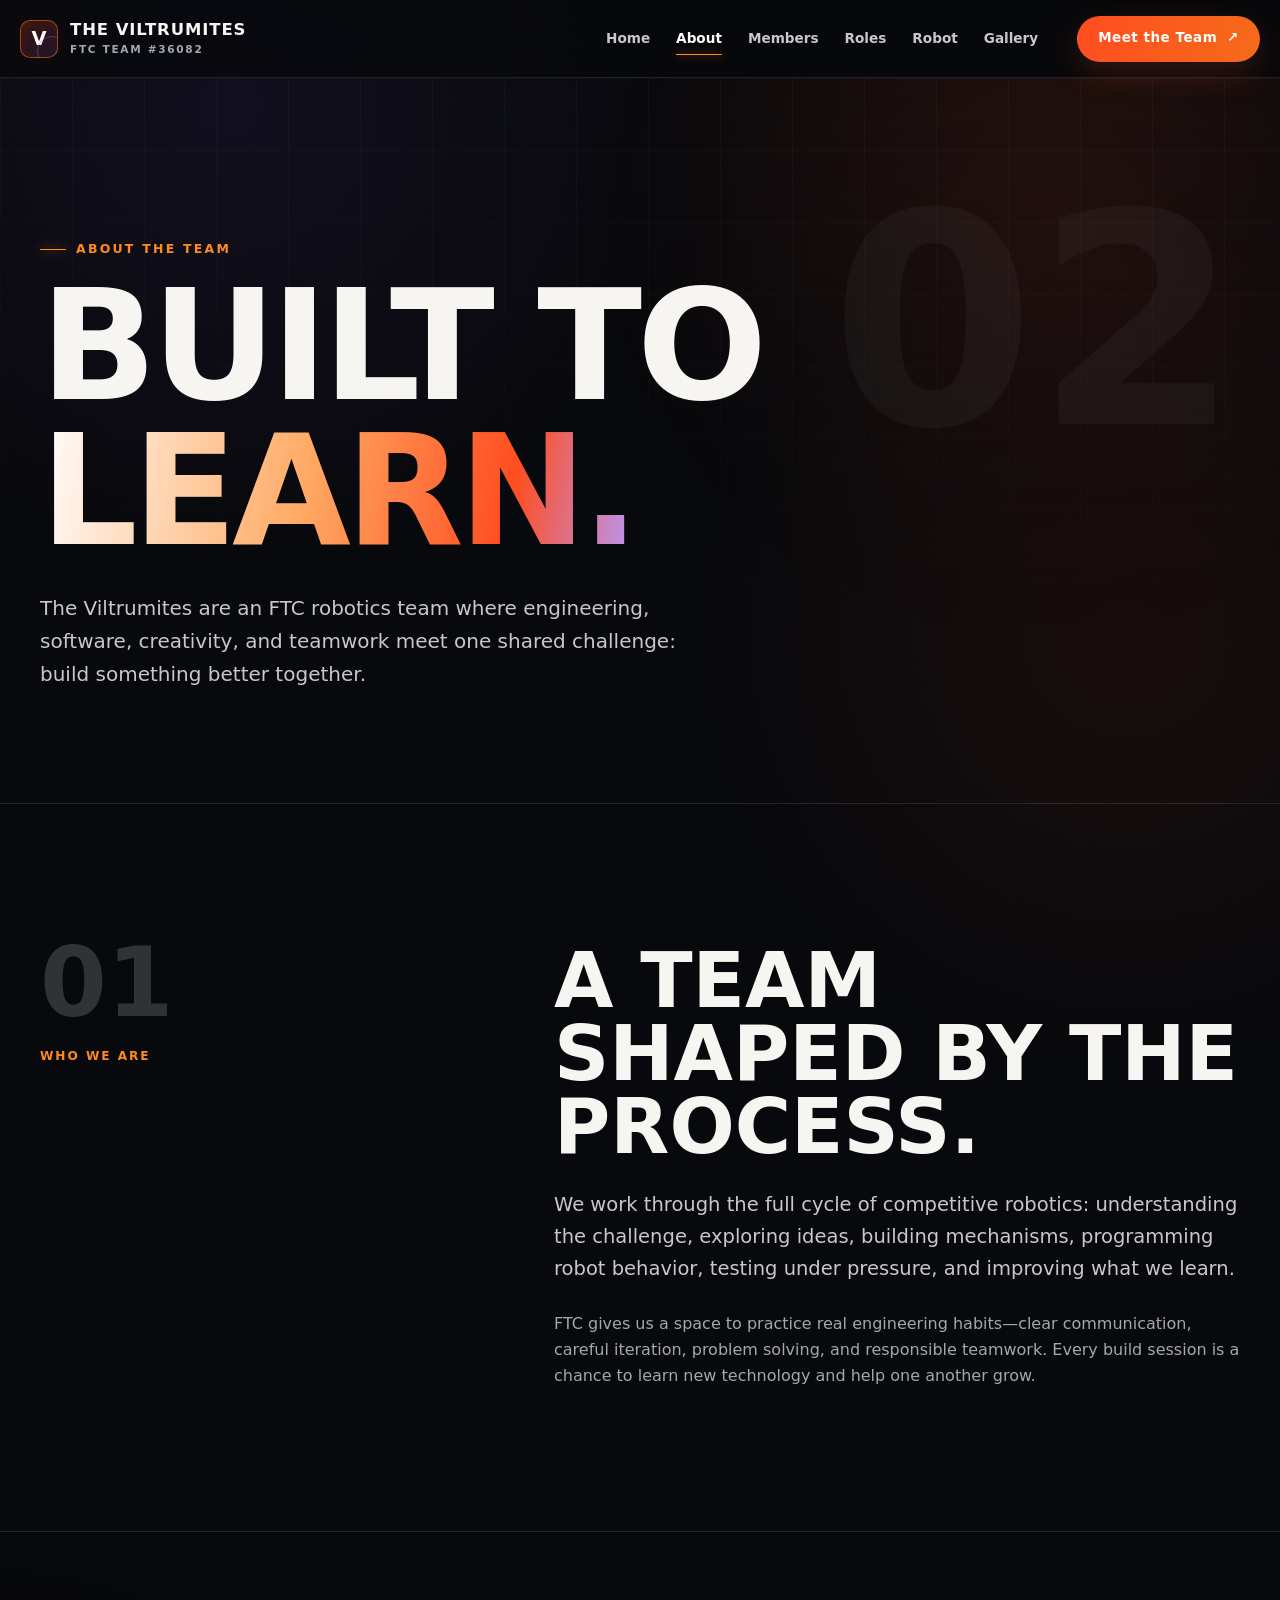
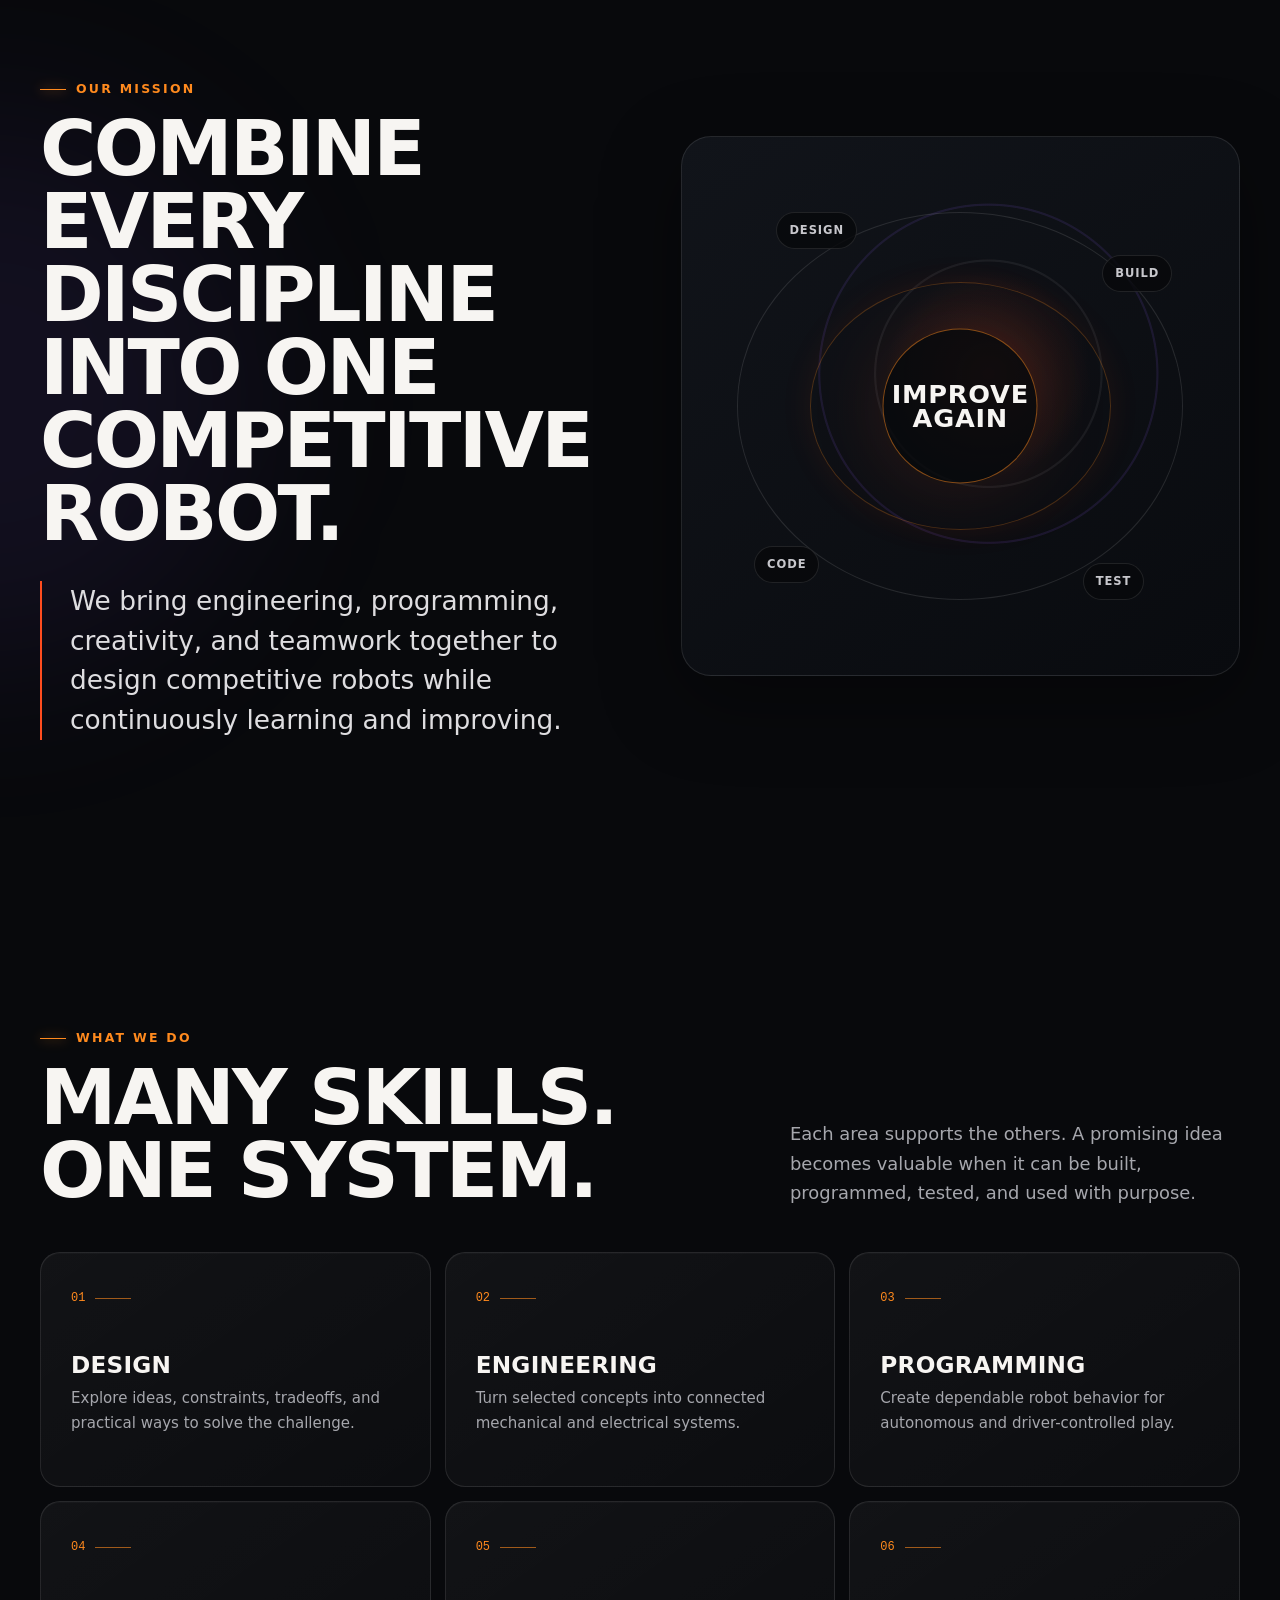
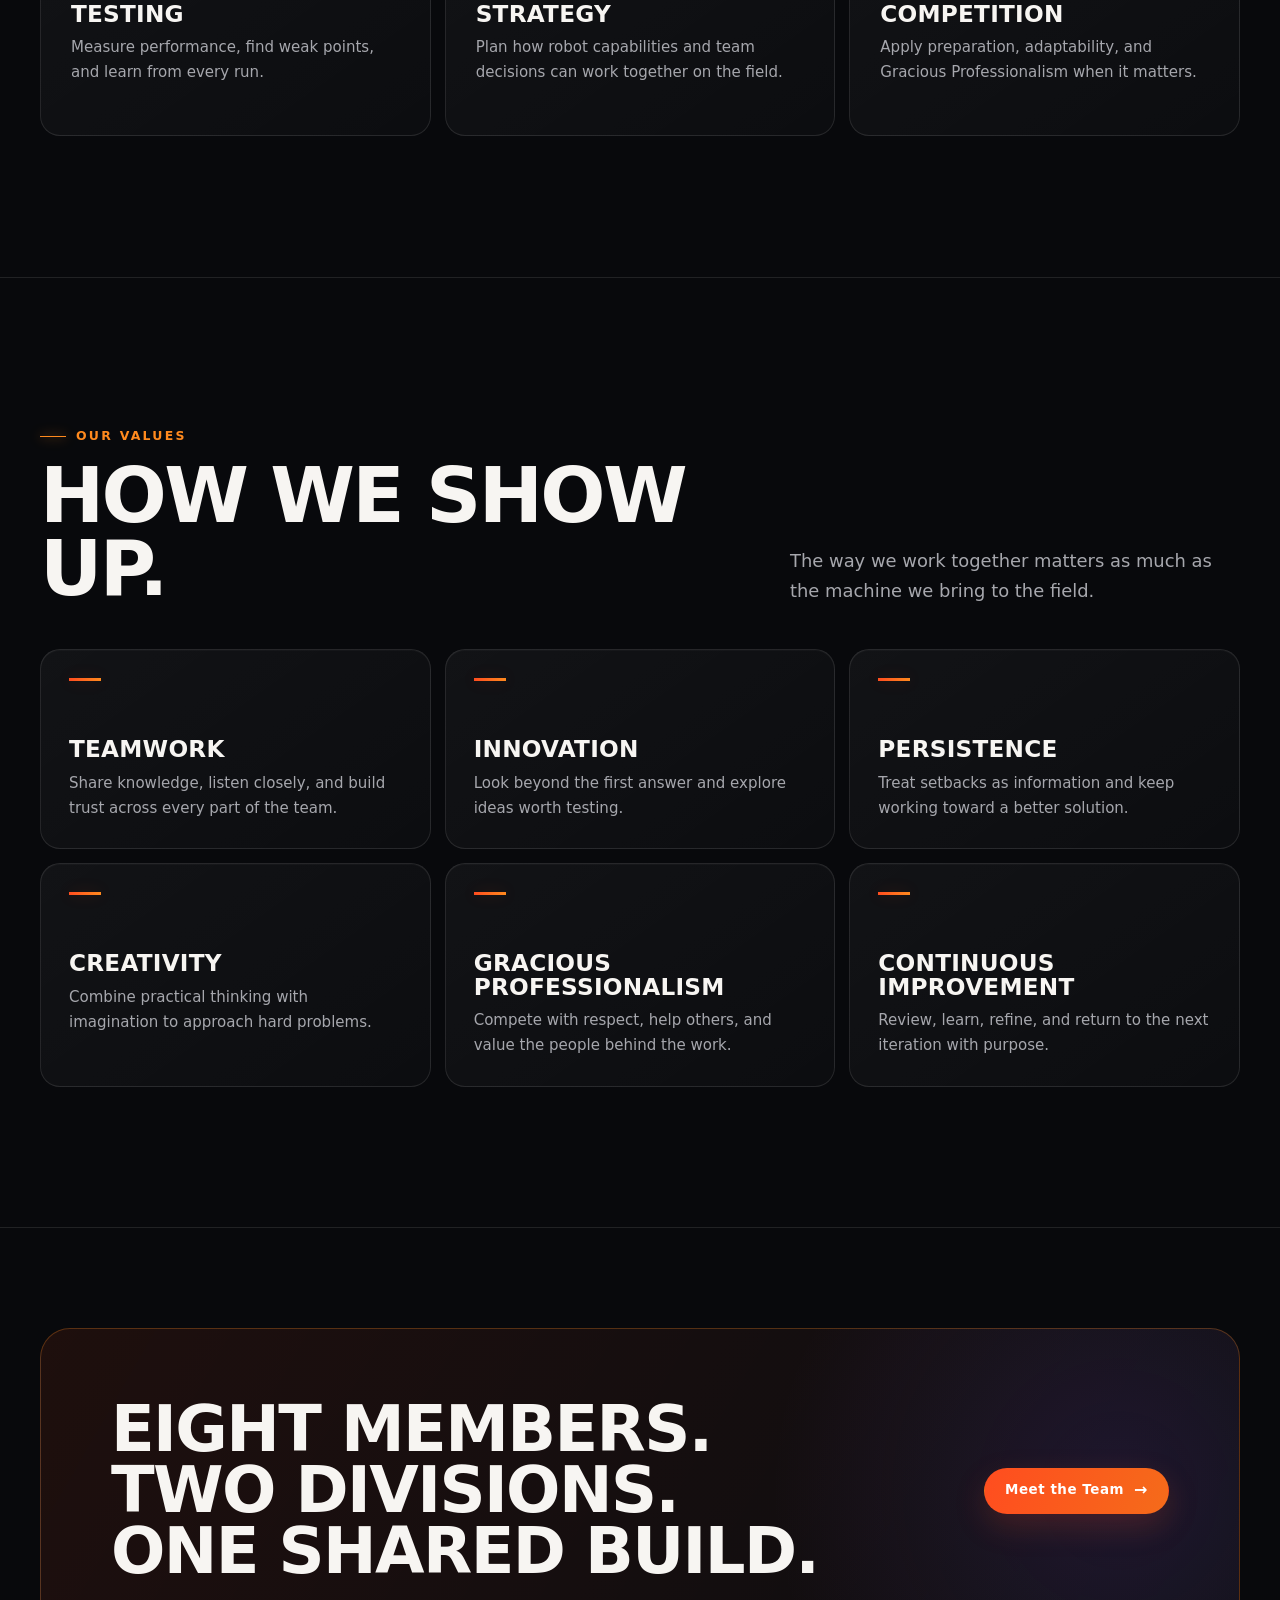
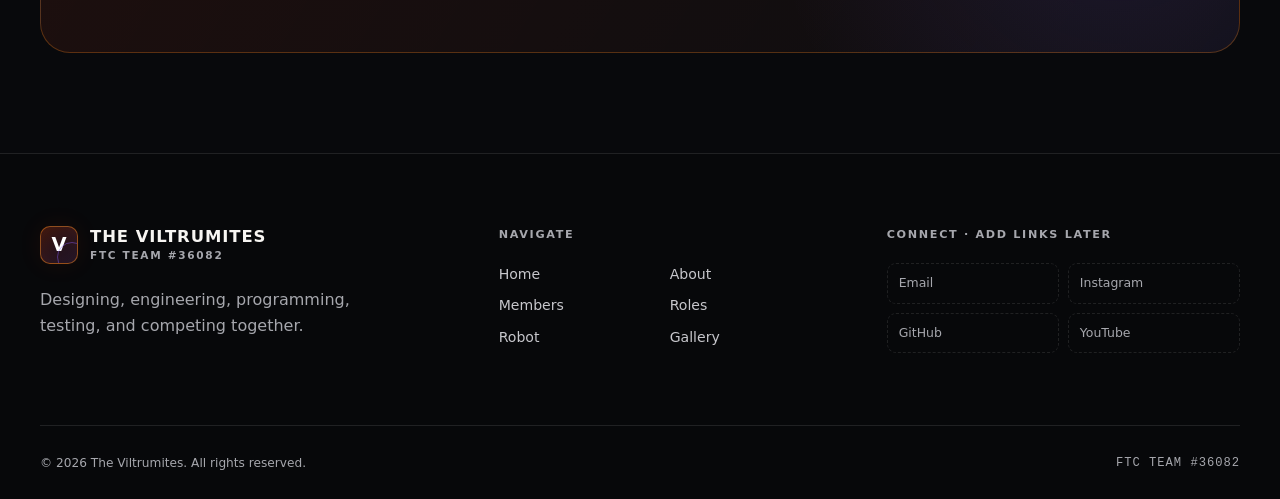
==== commit fdac462b: "Add Atharv Kulkarni tribute profile" ====
--- a/about.html
+++ b/about.html
@@ -227,7 +227,7 @@
       <section class="section section--compact section--bordered">
         <div class="container">
           <div class="cta-band" data-reveal>
-            <h2>Seven members. Two divisions. One shared build.</h2>
+            <h2>Eight members. Two divisions. One shared build.</h2>
             <a class="button" href="members.html">
               Meet the Team
               <span class="button-arrow" aria-hidden="true">→</span>
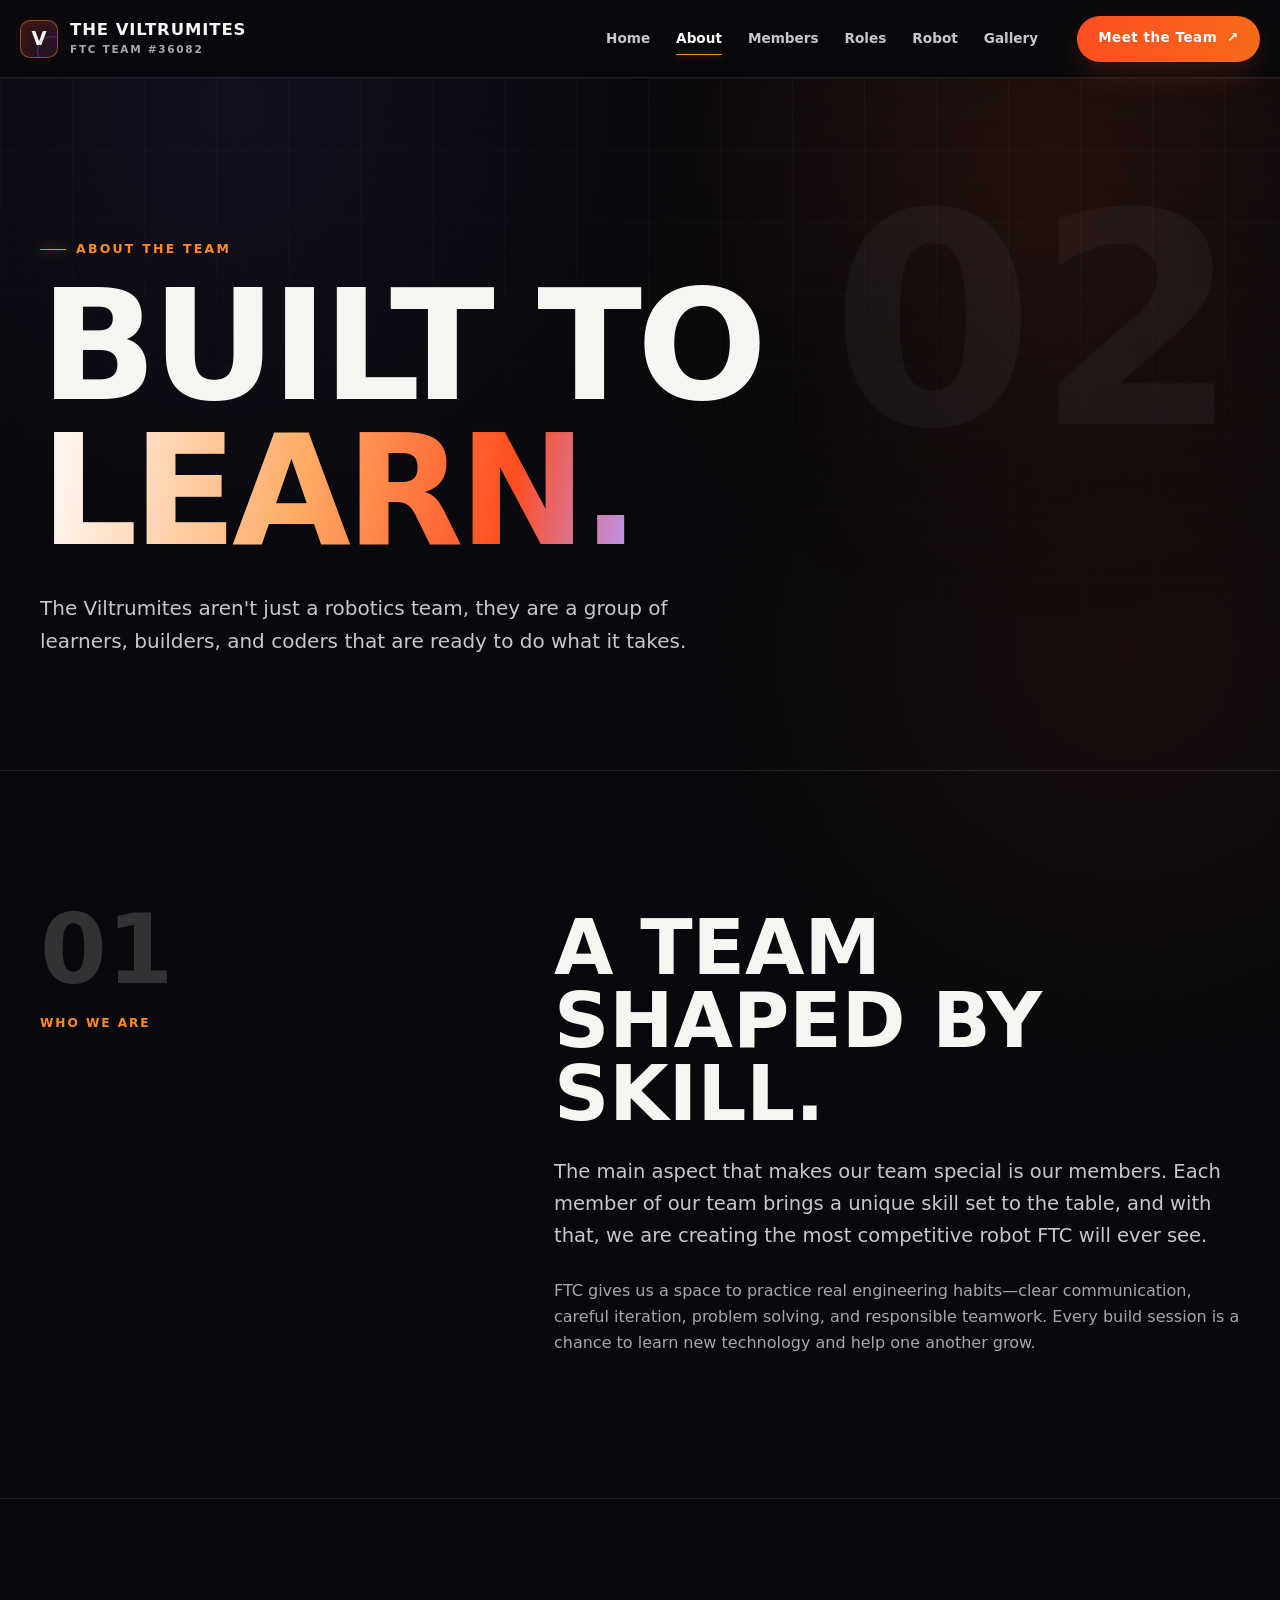
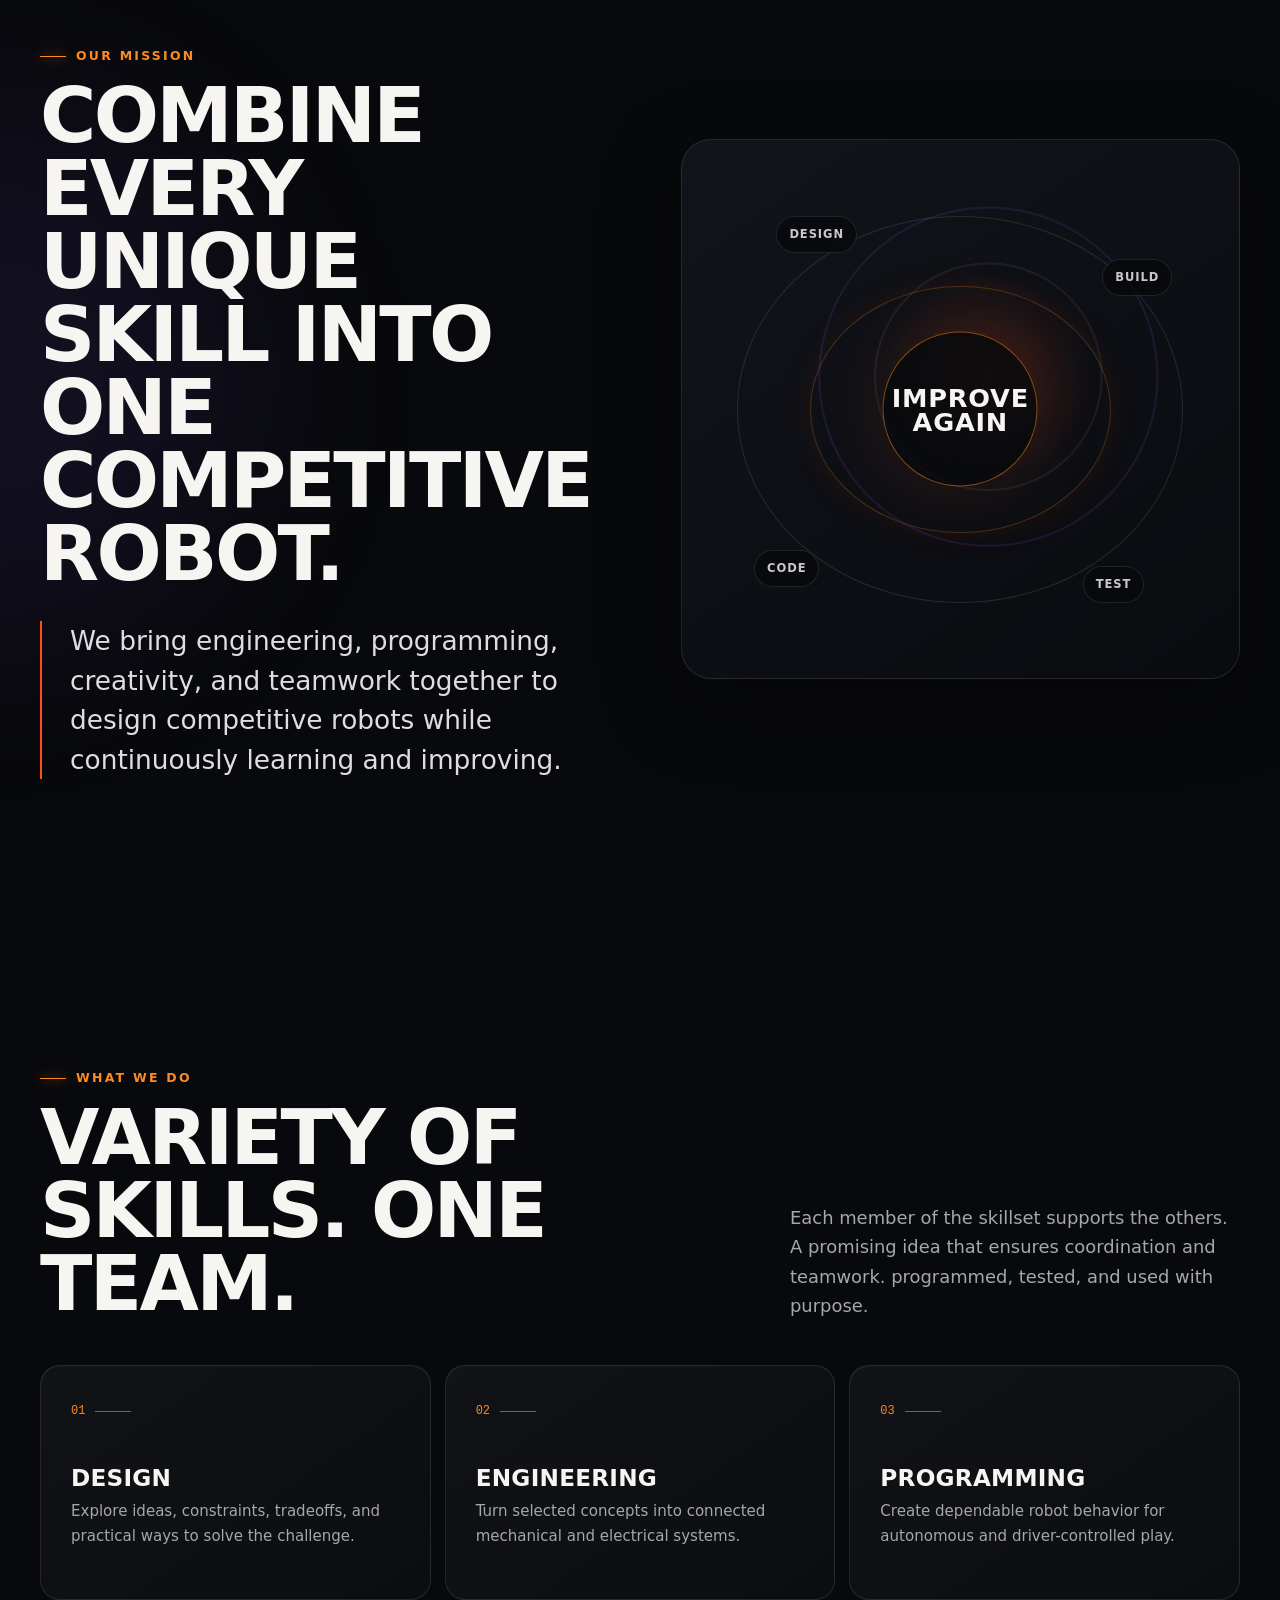
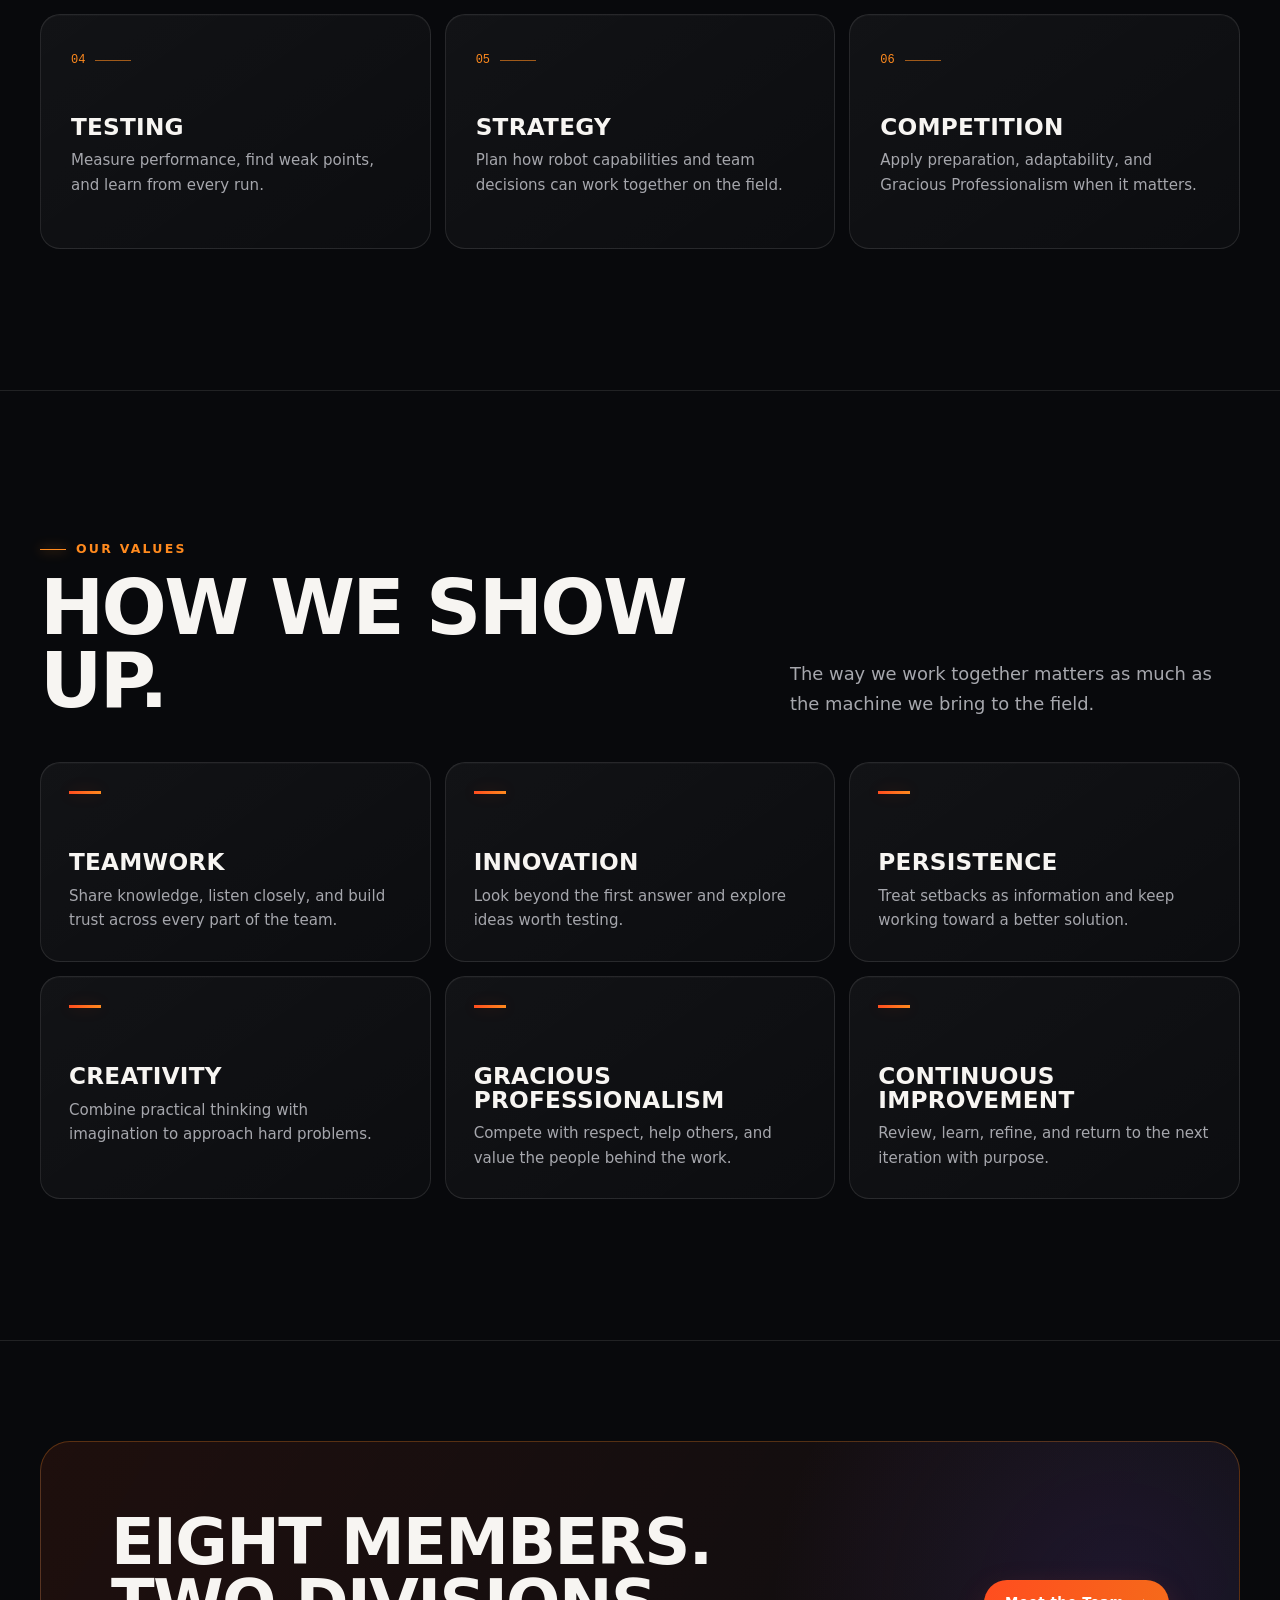
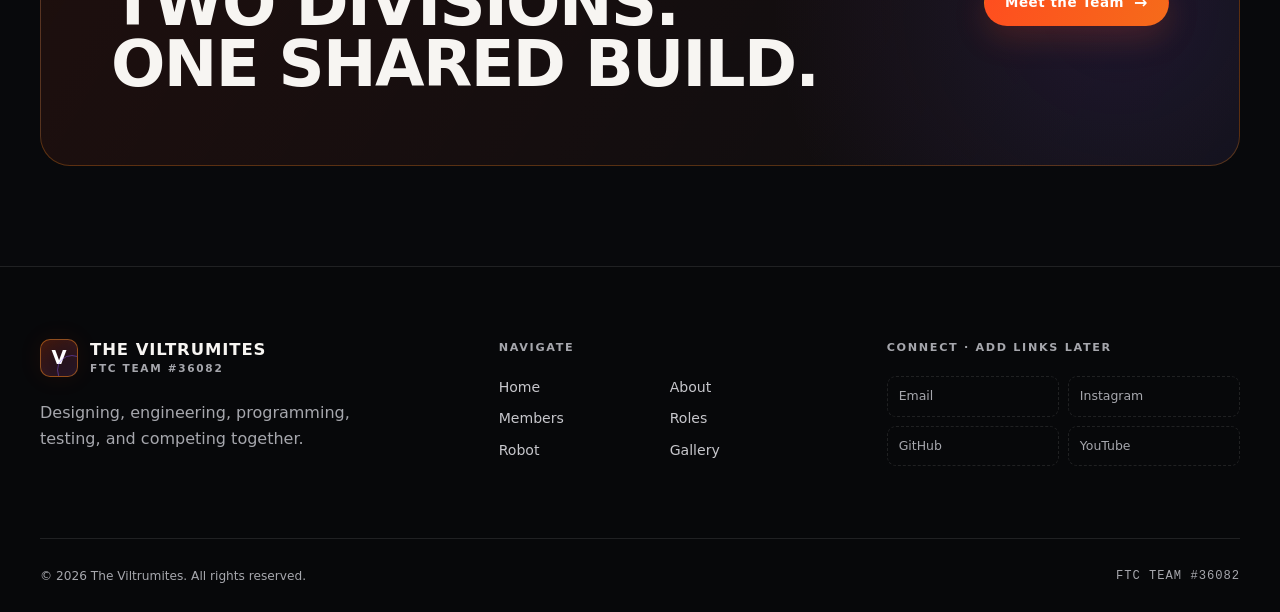
==== commit ee248838: "Changed the descriptions about our team a little in about.html as long as adding vansh's photo and r" ====
--- a/about.html
+++ b/about.html
@@ -5,7 +5,7 @@
     <meta name="viewport" content="width=device-width, initial-scale=1" />
     <meta
       name="description"
-      content="Learn about The Viltrumites, an FTC robotics team built around engineering, programming, problem solving, and teamwork."
+      content="Learn about The Viltrumites, an FTC robotics team that's meant to WIN."
     />
     <meta name="theme-color" content="#08090c" />
     <title>About | The Viltrumites</title>
@@ -15,7 +15,7 @@
       href="data:image/svg+xml,%3Csvg xmlns='http://www.w3.org/2000/svg' viewBox='0 0 64 64'%3E%3Crect width='64' height='64' rx='15' fill='%2308090c'/%3E%3Cpath d='M14 15l18 36 18-36h-11l-7 17-7-17z' fill='%23ff5a24'/%3E%3Ccircle cx='32' cy='32' r='25' fill='none' stroke='%238b5cf6' stroke-width='2'/%3E%3C/svg%3E"
     />
     <link rel="stylesheet" href="css/style.css" />
-    <script src="js/team-data-v3.js" defer></script>
+    <script src="js/team-data-v4.js" defer></script>
     <script src="js/main.js" defer></script>
   </head>
   <body>
@@ -77,8 +77,7 @@
             <span class="accent-text">learn.</span>
           </h1>
           <p class="page-lead">
-            The Viltrumites are an FTC robotics team where engineering, software, creativity, and
-            teamwork meet one shared challenge: build something better together.
+            The Viltrumites aren't just a robotics team, they are a group of learners, builders, and coders that are ready to do what it takes.
           </p>
         </div>
       </section>
@@ -90,11 +89,9 @@
             <span>Who we are</span>
           </div>
           <div class="story-copy" data-reveal>
-            <h2>A team shaped by the process.</h2>
+            <h2>A team shaped by SKILL.</h2>
             <p>
-              We work through the full cycle of competitive robotics: understanding the challenge,
-              exploring ideas, building mechanisms, programming robot behavior, testing under
-              pressure, and improving what we learn.
+              The main aspect that makes our team special is our members. Each member of our team brings a unique skill set to the table, and with that, we are creating the most competitive robot FTC will ever see.
             </p>
             <p>
               FTC gives us a space to practice real engineering habits—clear communication, careful
@@ -109,7 +106,7 @@
         <div class="container split-panel">
           <div class="mission-copy" data-reveal>
             <p class="section-kicker">Our mission</p>
-            <h2 class="section-title">Combine every discipline into one competitive robot.</h2>
+            <h2 class="section-title">Combine every unique skill into ONE competitive robot.</h2>
             <blockquote>
               We bring engineering, programming, creativity, and teamwork together to design
               competitive robots while continuously learning and improving.
@@ -140,10 +137,10 @@
           <div class="section-head" data-reveal>
             <div>
               <p class="section-kicker">What we do</p>
-              <h2 class="section-title" id="what-title">Many skills. One system.</h2>
+              <h2 class="section-title" id="what-title">Variety of skills. One team.</h2>
             </div>
             <p class="section-copy">
-              Each area supports the others. A promising idea becomes valuable when it can be built,
+              Each member of the skillset supports the others. A promising idea that ensures coordination and teamwork.
               programmed, tested, and used with purpose.
             </p>
           </div>
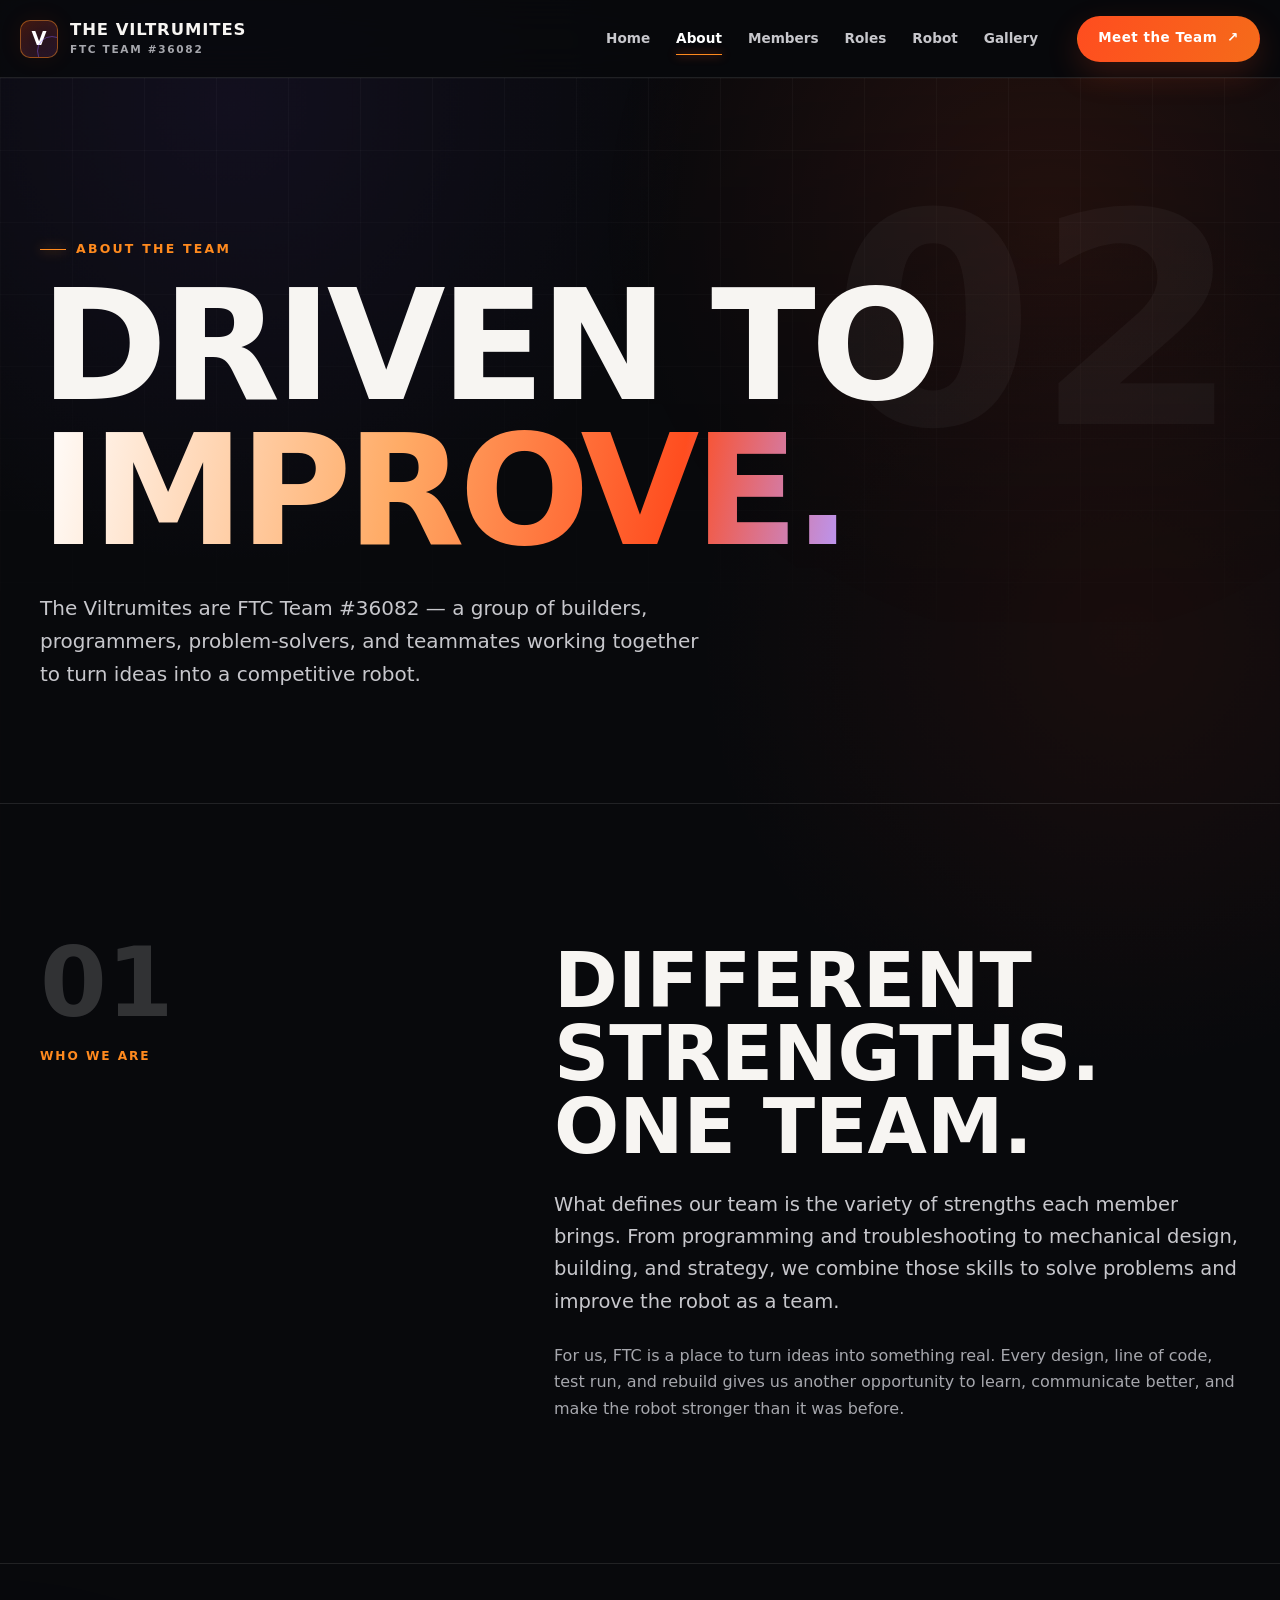
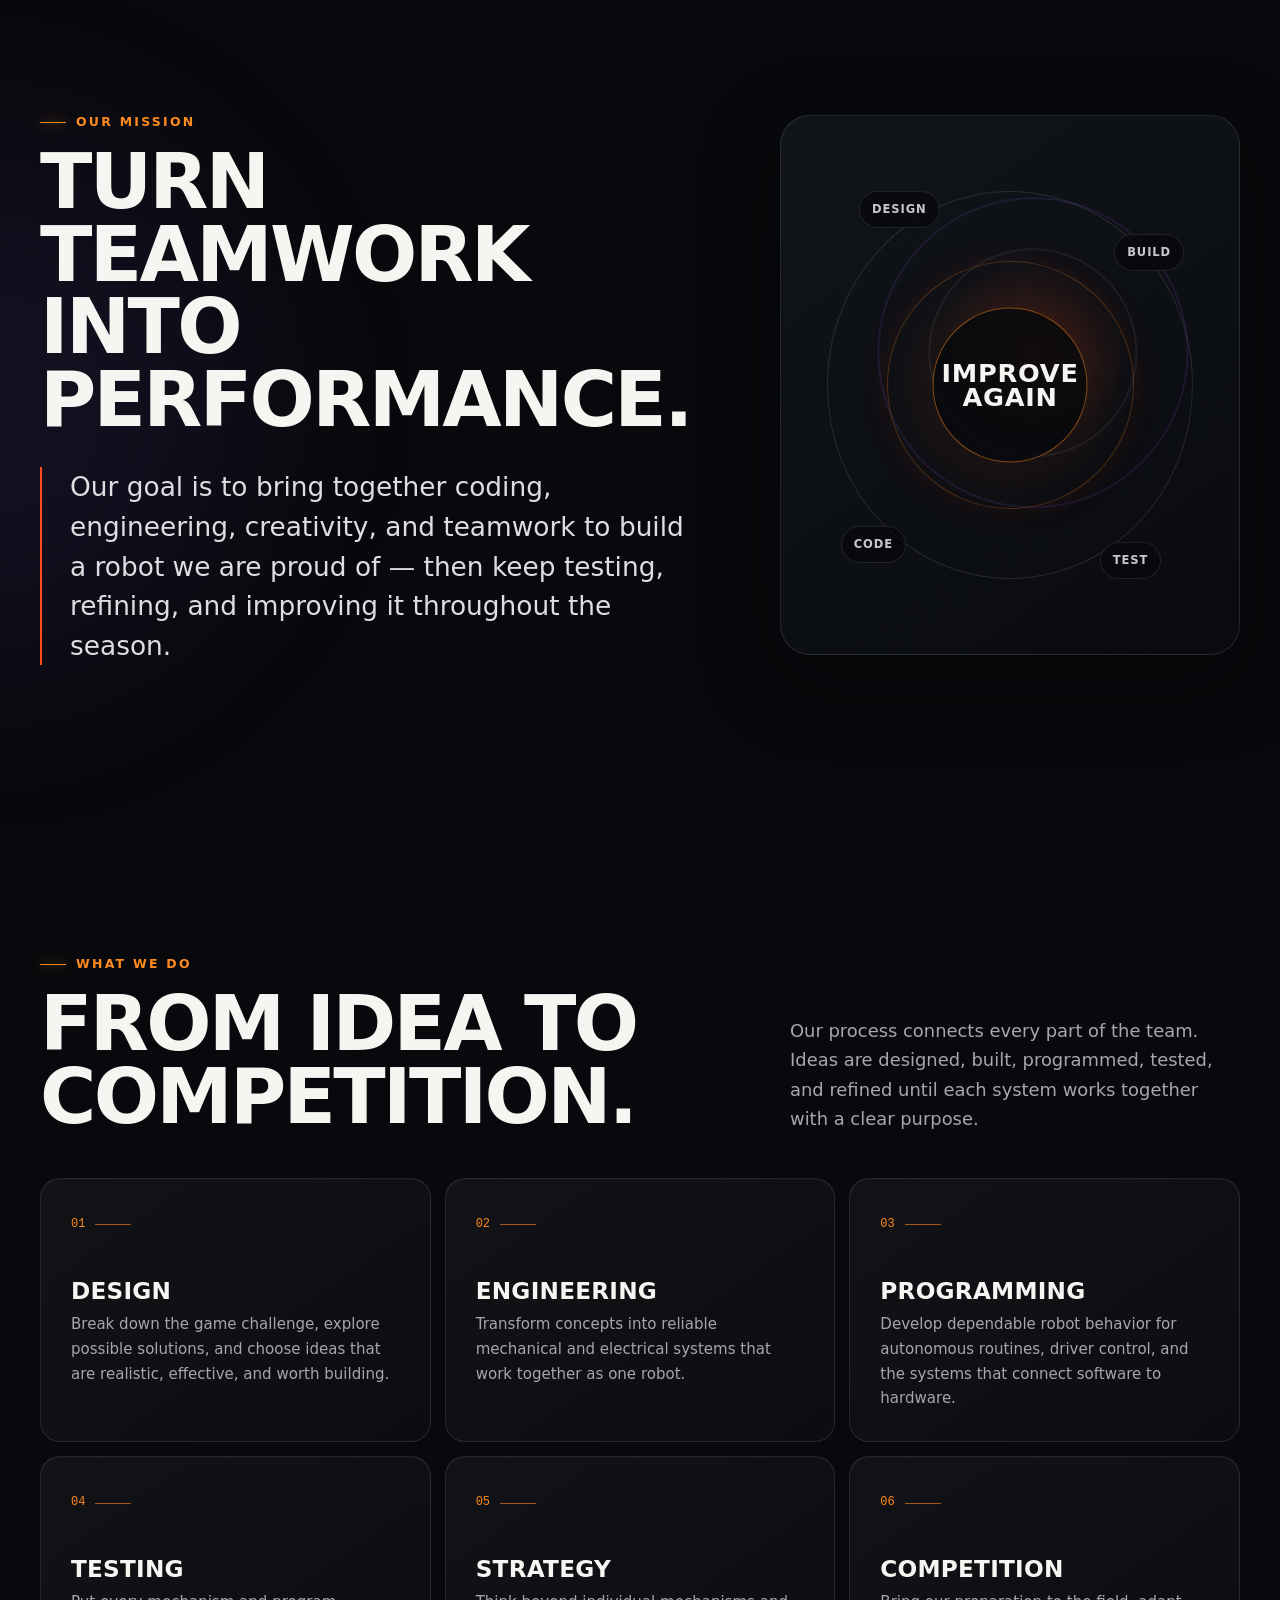
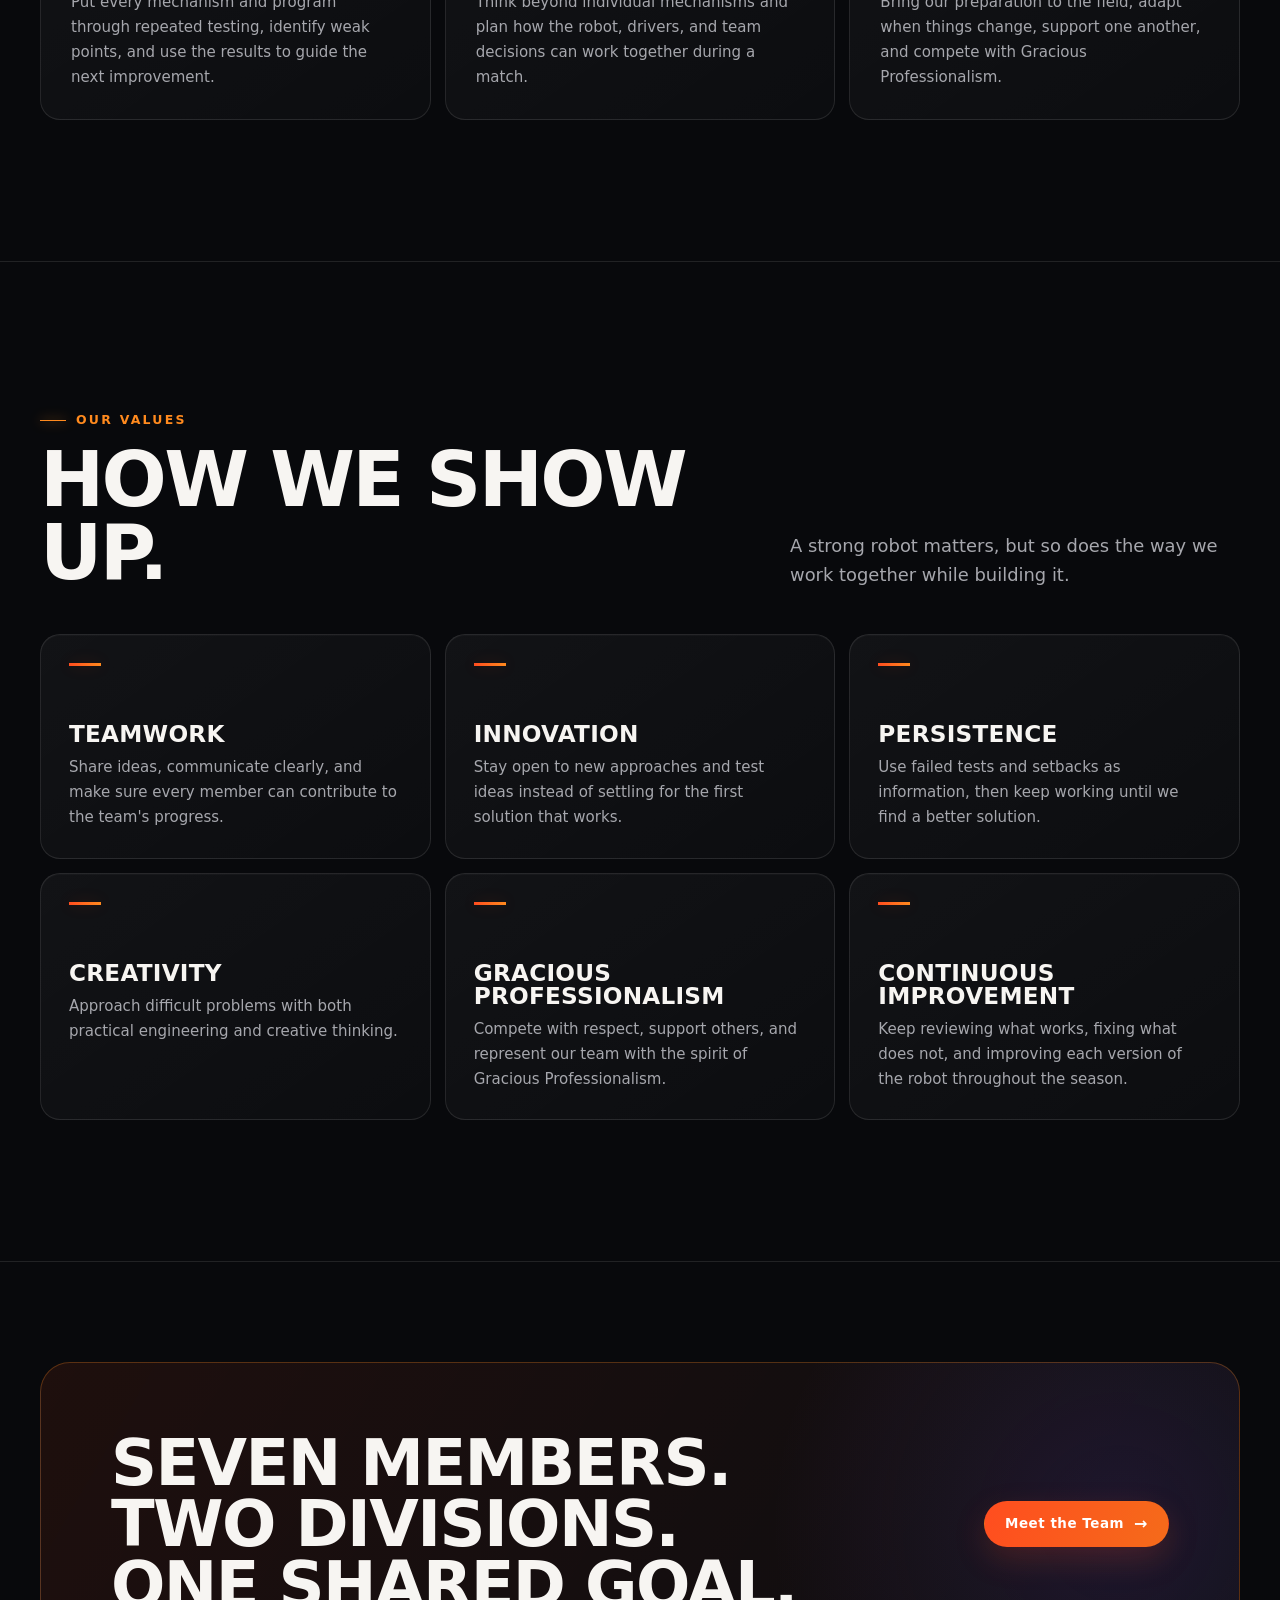
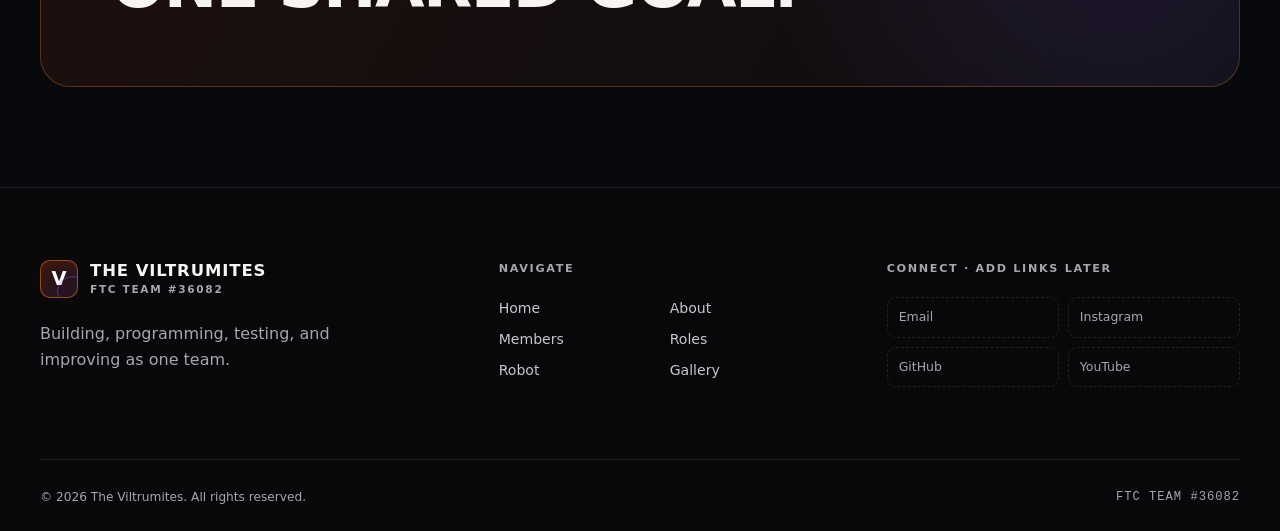
==== commit 7ddd7809: "Update about.html" ====
--- a/about.html
+++ b/about.html
@@ -5,7 +5,7 @@
     <meta name="viewport" content="width=device-width, initial-scale=1" />
     <meta
       name="description"
-      content="Learn about The Viltrumites, an FTC robotics team that's meant to WIN."
+      content="Meet The Viltrumites, FTC Team #36082 — a student robotics team focused on building, programming, testing, and improving together."
     />
     <meta name="theme-color" content="#08090c" />
     <title>About | The Viltrumites</title>
@@ -72,12 +72,12 @@
           <span class="page-number" aria-hidden="true">02</span>
           <p class="eyebrow">About the team</p>
           <h1 class="page-title">
-            Built to
-            <br />
-            <span class="accent-text">learn.</span>
+            Driven to
+             <br />
+             <span class="accent-text">improve.</span>
           </h1>
           <p class="page-lead">
-            The Viltrumites aren't just a robotics team, they are a group of learners, builders, and coders that are ready to do what it takes.
+            The Viltrumites are FTC Team #36082 — a group of builders, programmers, problem-solvers, and teammates working together to turn ideas into a competitive robot.
           </p>
         </div>
       </section>
@@ -89,14 +89,12 @@
             <span>Who we are</span>
           </div>
           <div class="story-copy" data-reveal>
-            <h2>A team shaped by SKILL.</h2>
+            <h2>Different strengths. One team.</h2>
             <p>
-              The main aspect that makes our team special is our members. Each member of our team brings a unique skill set to the table, and with that, we are creating the most competitive robot FTC will ever see.
+              What defines our team is the variety of strengths each member brings. From programming and troubleshooting to mechanical design, building, and strategy, we combine those skills to solve problems and improve the robot as a team.
             </p>
             <p>
-              FTC gives us a space to practice real engineering habits—clear communication, careful
-              iteration, problem solving, and responsible teamwork. Every build session is a chance
-              to learn new technology and help one another grow.
+              For us, FTC is a place to turn ideas into something real. Every design, line of code, test run, and rebuild gives us another opportunity to learn, communicate better, and make the robot stronger than it was before.
             </p>
           </div>
         </div>
@@ -106,10 +104,9 @@
         <div class="container split-panel">
           <div class="mission-copy" data-reveal>
             <p class="section-kicker">Our mission</p>
-            <h2 class="section-title">Combine every unique skill into ONE competitive robot.</h2>
+            <h2 class="section-title">Turn teamwork into performance.</h2>
             <blockquote>
-              We bring engineering, programming, creativity, and teamwork together to design
-              competitive robots while continuously learning and improving.
+              Our goal is to bring together coding, engineering, creativity, and teamwork to build a robot we are proud of — then keep testing, refining, and improving it throughout the season.
             </blockquote>
           </div>
           <div
@@ -137,11 +134,10 @@
           <div class="section-head" data-reveal>
             <div>
               <p class="section-kicker">What we do</p>
-              <h2 class="section-title" id="what-title">Variety of skills. One team.</h2>
+              <h2 class="section-title" id="what-title">From idea to competition.</h2>
             </div>
             <p class="section-copy">
-              Each member of the skillset supports the others. A promising idea that ensures coordination and teamwork.
-              programmed, tested, and used with purpose.
+              Our process connects every part of the team. Ideas are designed, built, programmed, tested, and refined until each system works together with a clear purpose.
             </p>
           </div>
           <div class="feature-grid">
@@ -149,33 +145,33 @@
               <span class="card-index">01</span>
               <h3>Design</h3>
               <p>
-                Explore ideas, constraints, tradeoffs, and practical ways to solve the challenge.
+                Break down the game challenge, explore possible solutions, and choose ideas that are realistic, effective, and worth building.
               </p>
             </article>
             <article class="feature-card" data-reveal style="--delay: 45ms">
               <span class="card-index">02</span>
               <h3>Engineering</h3>
-              <p>Turn selected concepts into connected mechanical and electrical systems.</p>
+              <p>Transform concepts into reliable mechanical and electrical systems that work together as one robot.</p>
             </article>
             <article class="feature-card" data-reveal style="--delay: 90ms">
               <span class="card-index">03</span>
               <h3>Programming</h3>
-              <p>Create dependable robot behavior for autonomous and driver-controlled play.</p>
+              <p>Develop dependable robot behavior for autonomous routines, driver control, and the systems that connect software to hardware.</p>
             </article>
             <article class="feature-card" data-reveal>
               <span class="card-index">04</span>
               <h3>Testing</h3>
-              <p>Measure performance, find weak points, and learn from every run.</p>
+              <p>Put every mechanism and program through repeated testing, identify weak points, and use the results to guide the next improvement.</p>
             </article>
             <article class="feature-card" data-reveal style="--delay: 45ms">
               <span class="card-index">05</span>
               <h3>Strategy</h3>
-              <p>Plan how robot capabilities and team decisions can work together on the field.</p>
+              <p>Think beyond individual mechanisms and plan how the robot, drivers, and team decisions can work together during a match.</p>
             </article>
             <article class="feature-card" data-reveal style="--delay: 90ms">
               <span class="card-index">06</span>
               <h3>Competition</h3>
-              <p>Apply preparation, adaptability, and Gracious Professionalism when it matters.</p>
+              <p>Bring our preparation to the field, adapt when things change, support one another, and compete with Gracious Professionalism.</p>
             </article>
           </div>
         </div>
@@ -189,33 +185,33 @@
               <h2 class="section-title" id="values-title">How we show up.</h2>
             </div>
             <p class="section-copy">
-              The way we work together matters as much as the machine we bring to the field.
+              A strong robot matters, but so does the way we work together while building it.
             </p>
           </div>
           <div class="values-grid">
             <article class="value-card" data-reveal>
               <h3>Teamwork</h3>
-              <p>Share knowledge, listen closely, and build trust across every part of the team.</p>
+              <p>Share ideas, communicate clearly, and make sure every member can contribute to the team's progress.</p>
             </article>
             <article class="value-card" data-reveal style="--delay: 45ms">
               <h3>Innovation</h3>
-              <p>Look beyond the first answer and explore ideas worth testing.</p>
+              <p>Stay open to new approaches and test ideas instead of settling for the first solution that works.</p>
             </article>
             <article class="value-card" data-reveal style="--delay: 90ms">
               <h3>Persistence</h3>
-              <p>Treat setbacks as information and keep working toward a better solution.</p>
+              <p>Use failed tests and setbacks as information, then keep working until we find a better solution.</p>
             </article>
             <article class="value-card" data-reveal>
               <h3>Creativity</h3>
-              <p>Combine practical thinking with imagination to approach hard problems.</p>
+              <p>Approach difficult problems with both practical engineering and creative thinking.</p>
             </article>
             <article class="value-card" data-reveal style="--delay: 45ms">
               <h3>Gracious Professionalism</h3>
-              <p>Compete with respect, help others, and value the people behind the work.</p>
+              <p>Compete with respect, support others, and represent our team with the spirit of Gracious Professionalism.</p>
             </article>
             <article class="value-card" data-reveal style="--delay: 90ms">
               <h3>Continuous Improvement</h3>
-              <p>Review, learn, refine, and return to the next iteration with purpose.</p>
+              <p>Keep reviewing what works, fixing what does not, and improving each version of the robot throughout the season.</p>
             </article>
           </div>
         </div>
@@ -224,7 +220,7 @@
       <section class="section section--compact section--bordered">
         <div class="container">
           <div class="cta-band" data-reveal>
-            <h2>Eight members. Two divisions. One shared build.</h2>
+            <h2>Seven members. Two divisions. One shared goal.</h2>
             <a class="button" href="members.html">
               Meet the Team
               <span class="button-arrow" aria-hidden="true">→</span>
@@ -244,7 +240,7 @@
               <small>FTC Team #36082</small>
             </span>
           </a>
-          <p>Designing, engineering, programming, testing, and competing together.</p>
+          <p>Building, programming, testing, and improving as one team.</p>
         </div>
         <div>
           <p class="footer-heading">Navigate</p>
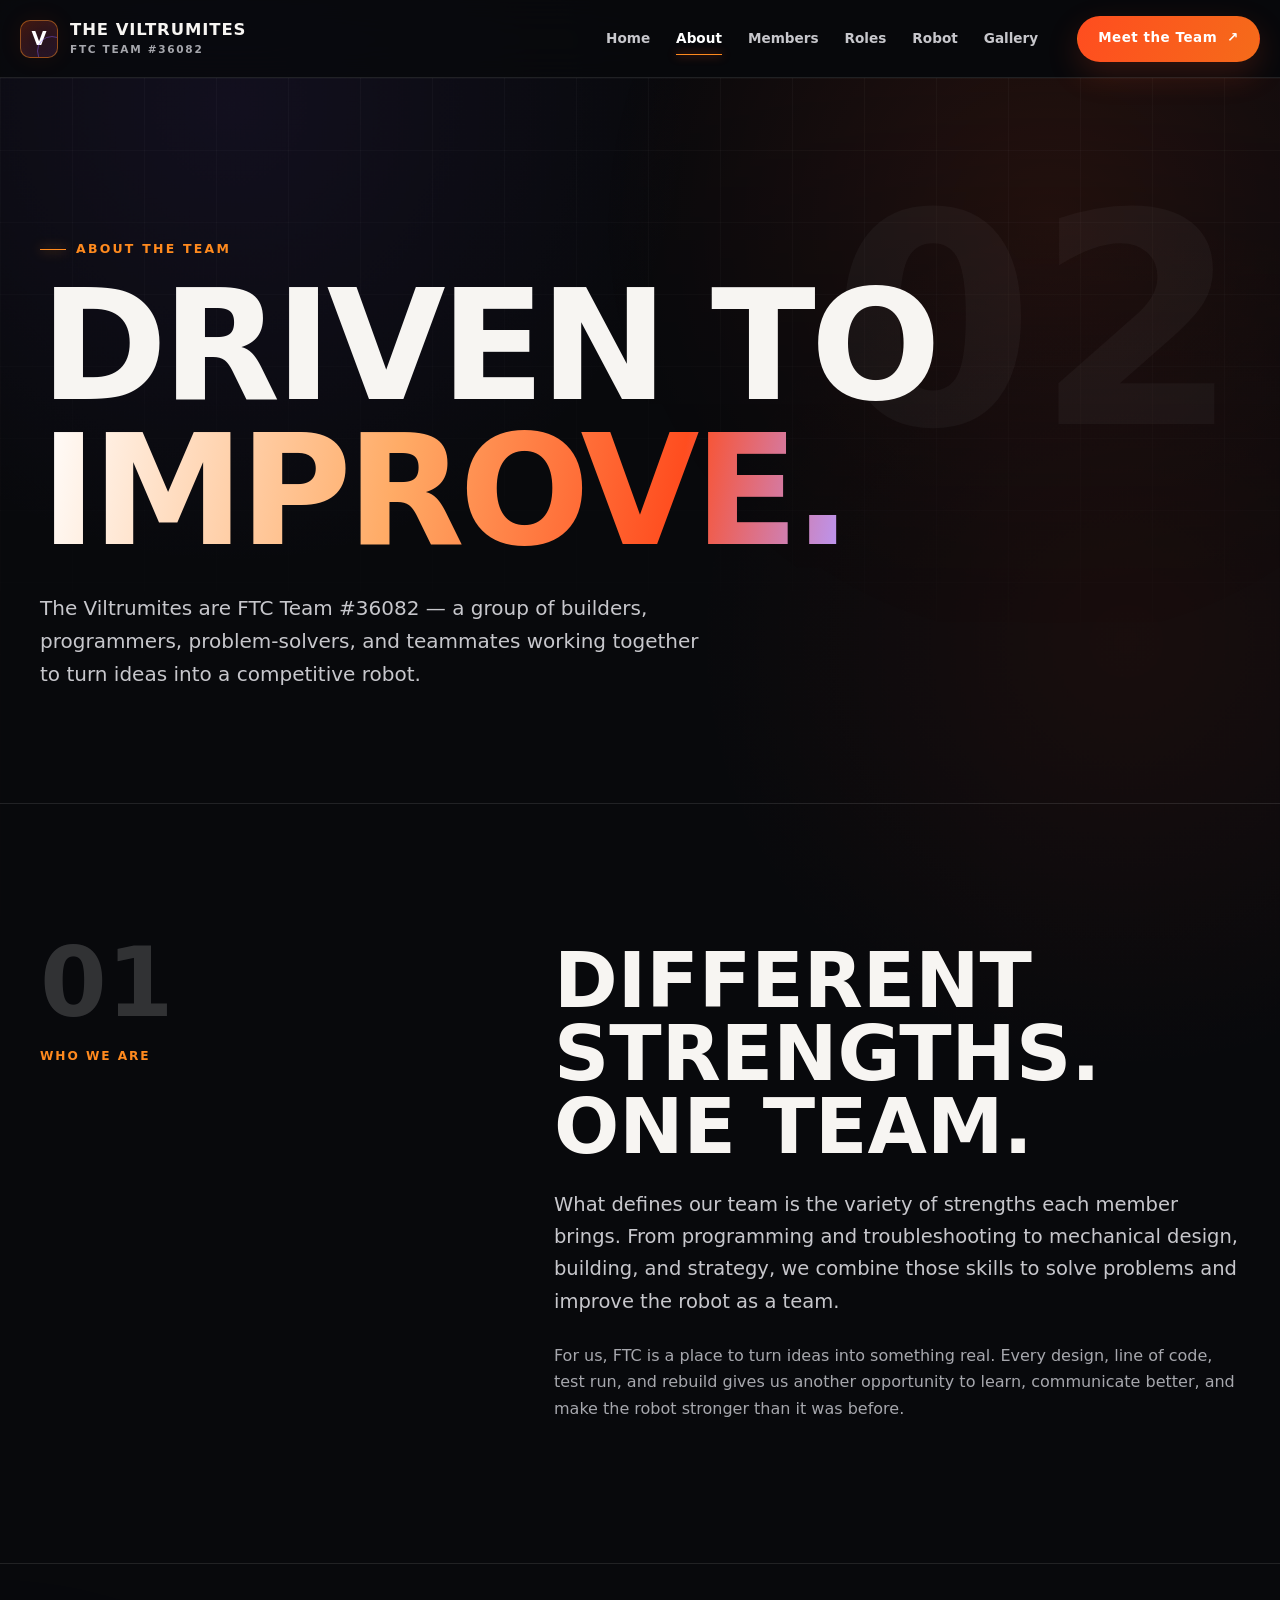
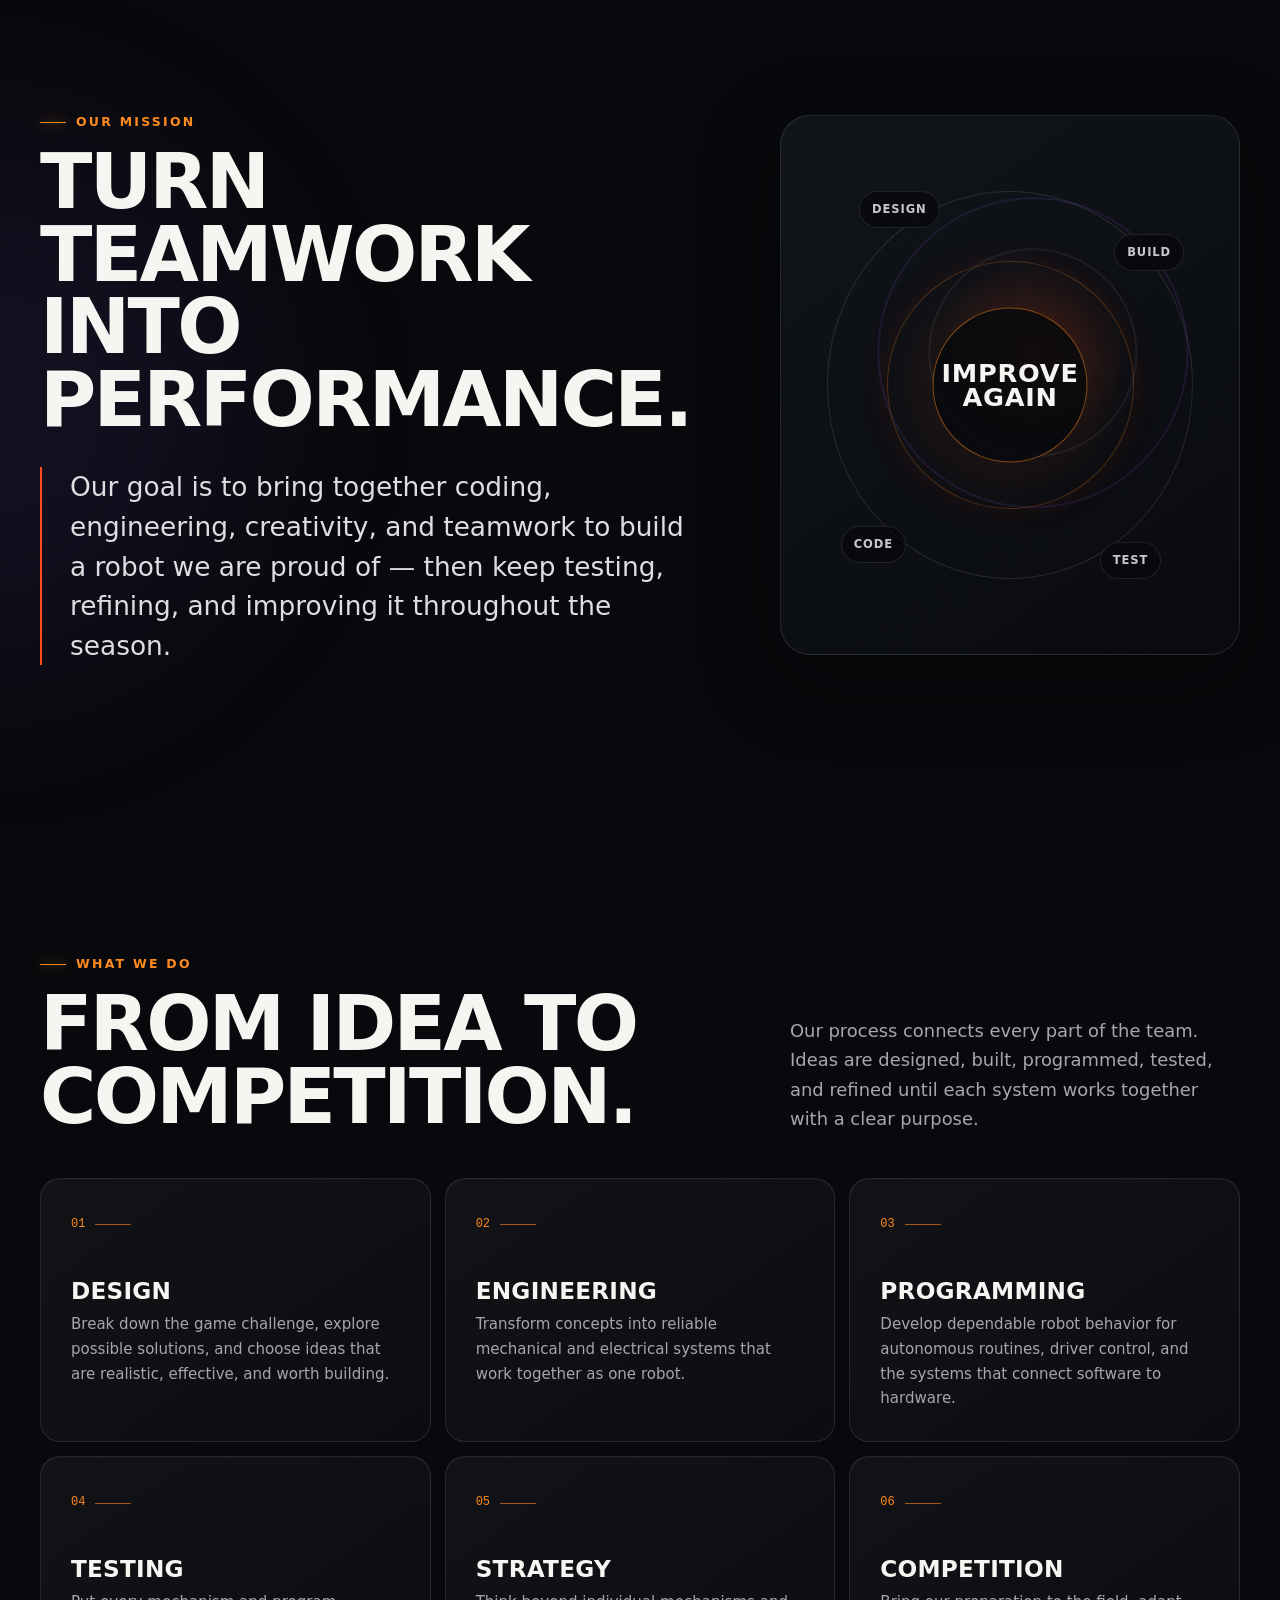
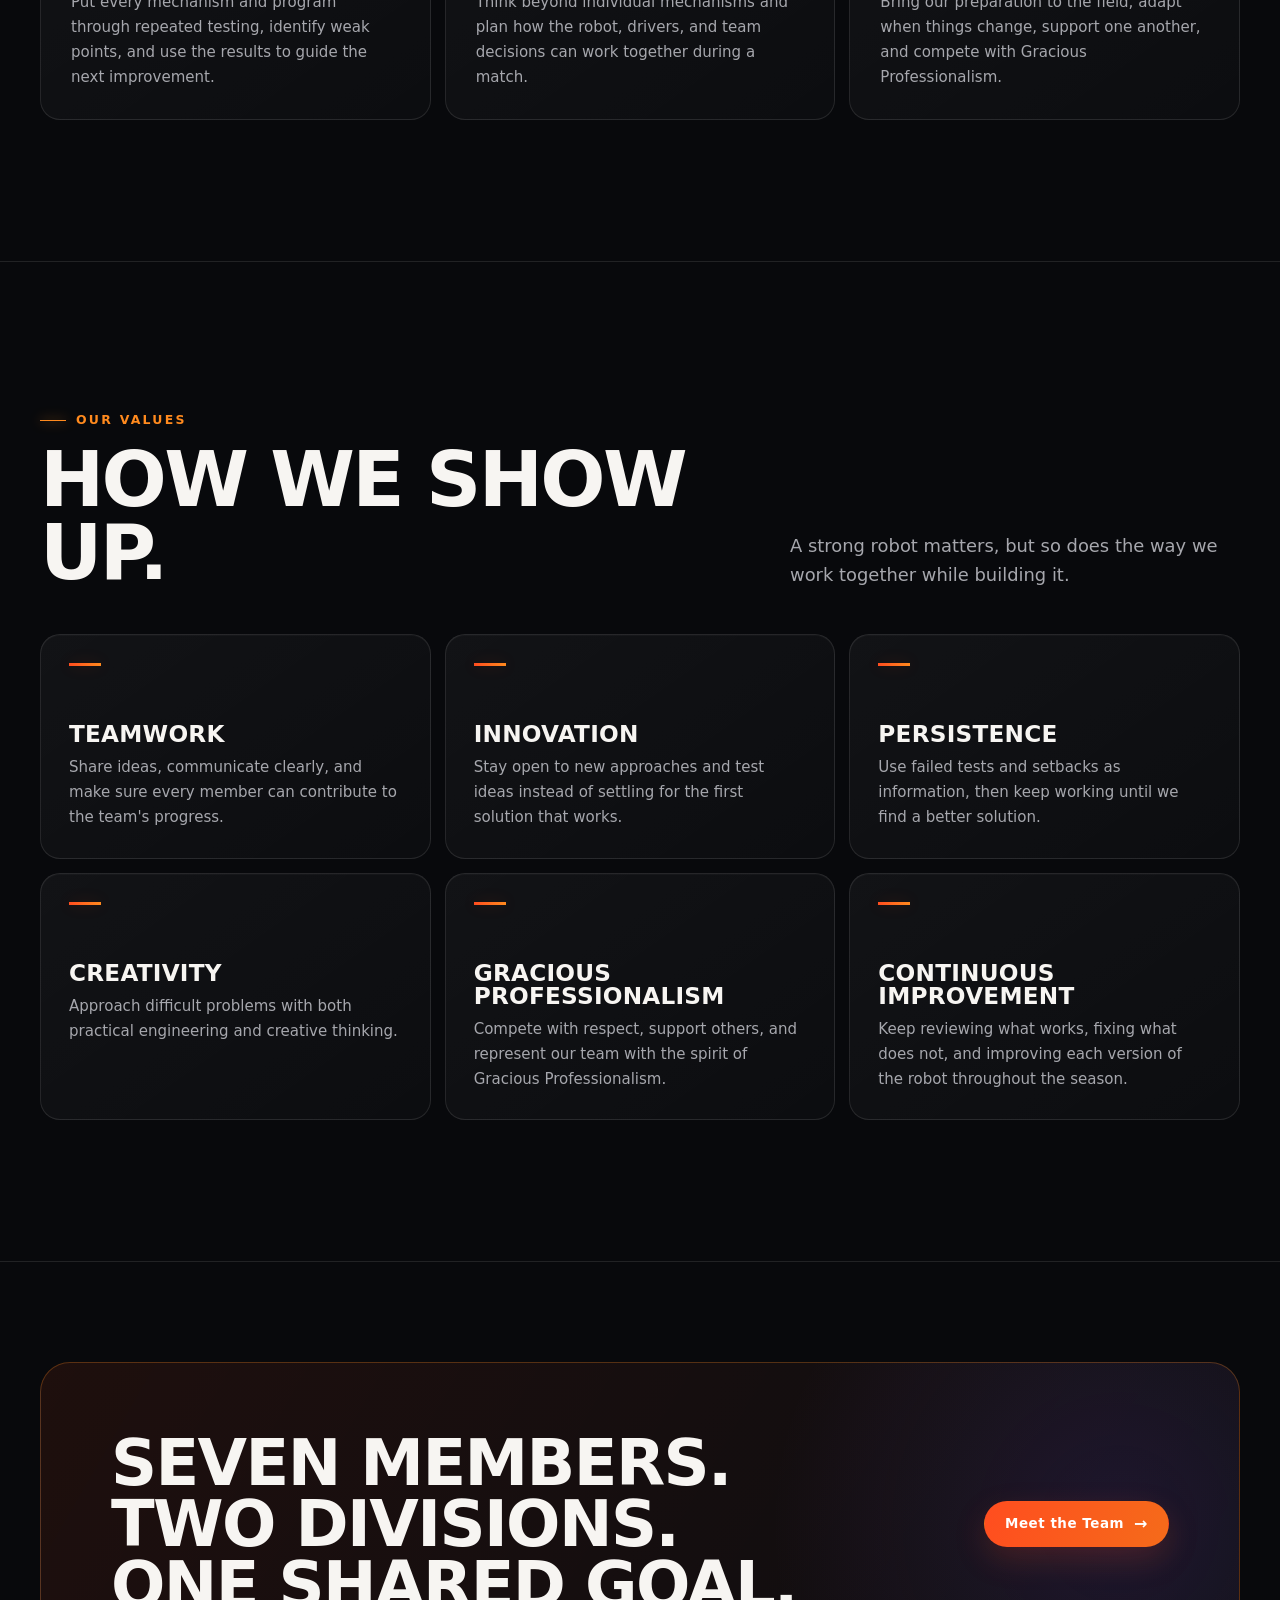
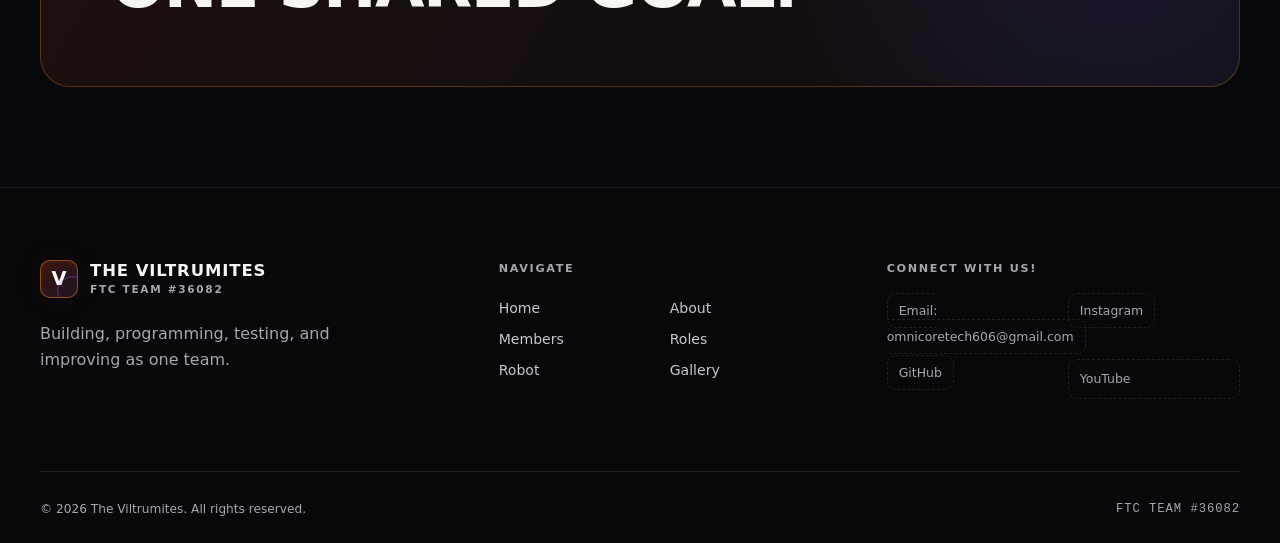
==== commit ad62f71c: "Added Connections Added our connections such as Github, Instgram, and Email" ====
--- a/about.html
+++ b/about.html
@@ -254,11 +254,11 @@
           </nav>
         </div>
         <div>
-          <p class="footer-heading">Connect · add links later</p>
+          <p class="footer-heading">Connect With Us!</p>
           <div class="social-placeholders">
-            <span>Email</span>
-            <span>Instagram</span>
-            <span>GitHub</span>
+            <a href="mailto:omnicoretech606@gmail.com"><span>Email: omnicoretech606@gmail.com</span></a>
+            <a href="https://www.instagram.com/omnicoretech606/"><span>Instagram</span></a>
+            <a href = "https://github.com/Shreshtgaming606"><span >GitHub</span></a>
             <span>YouTube</span>
           </div>
         </div>
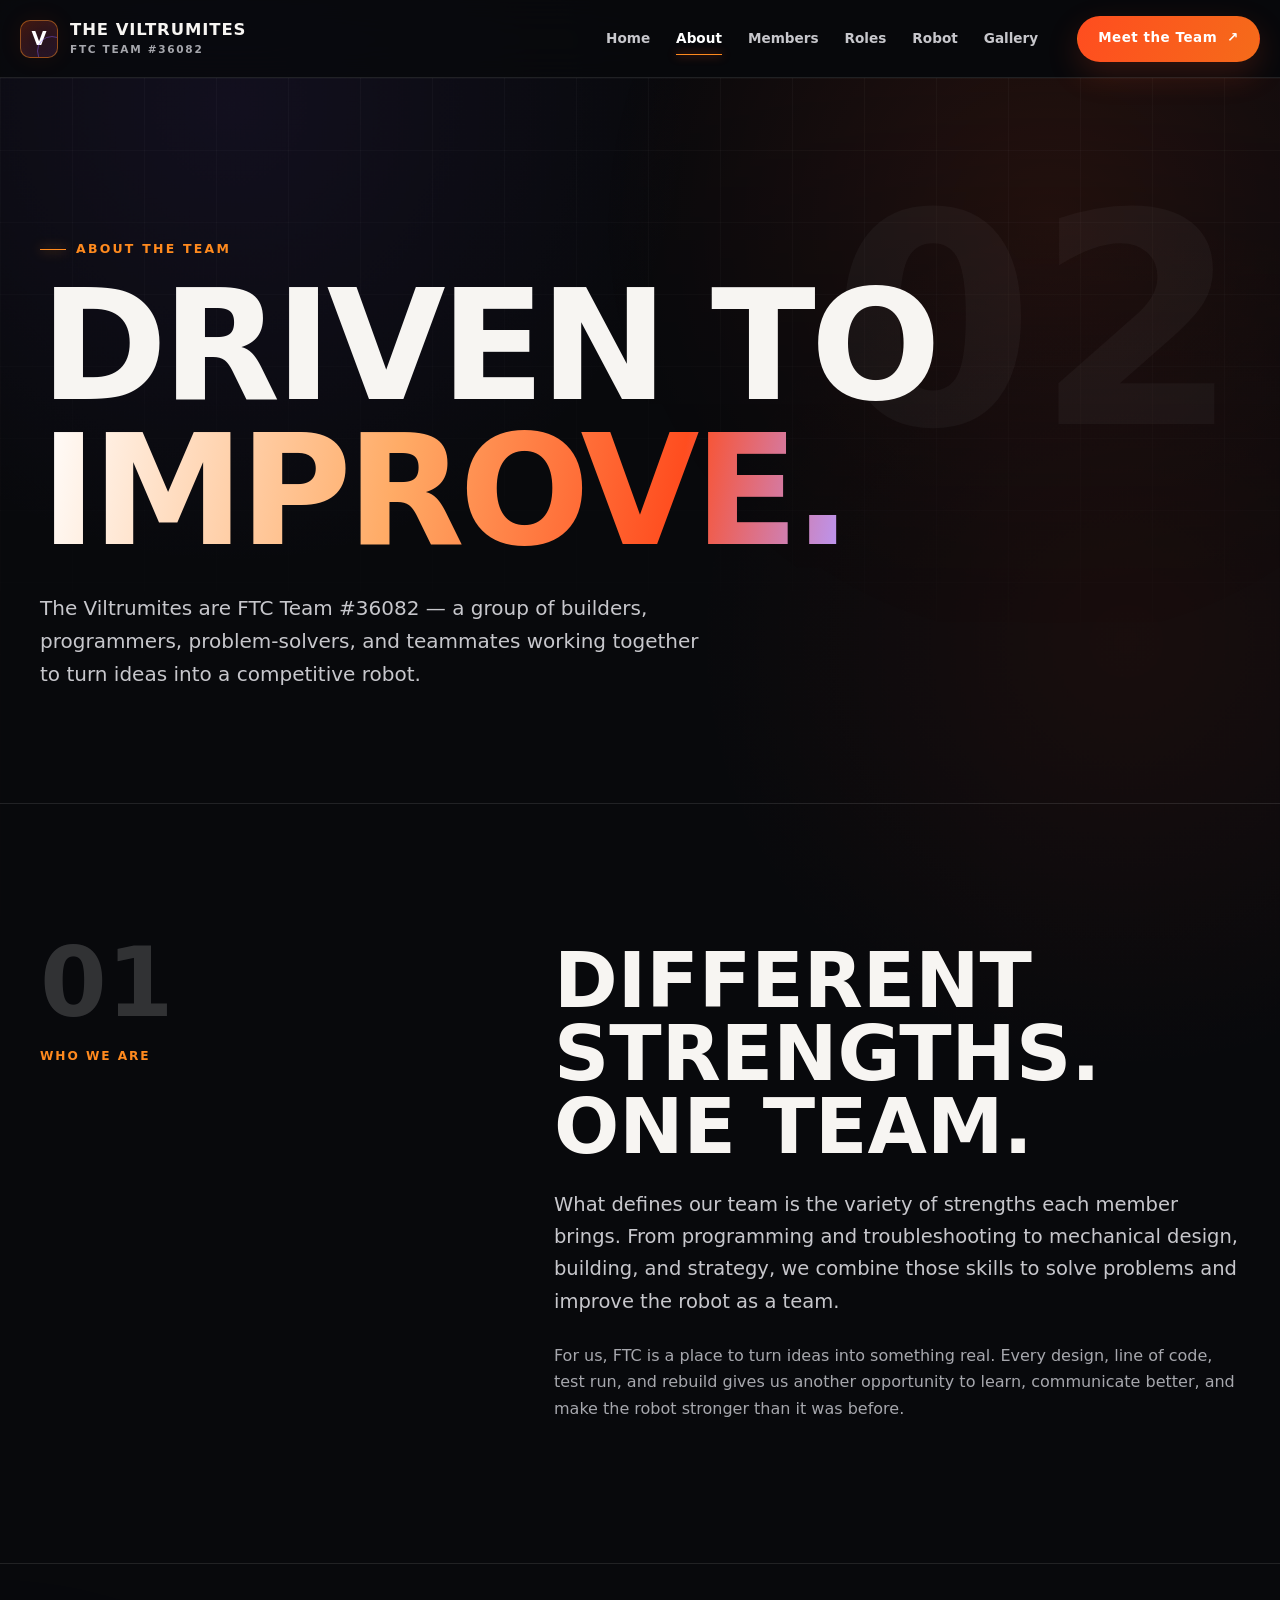
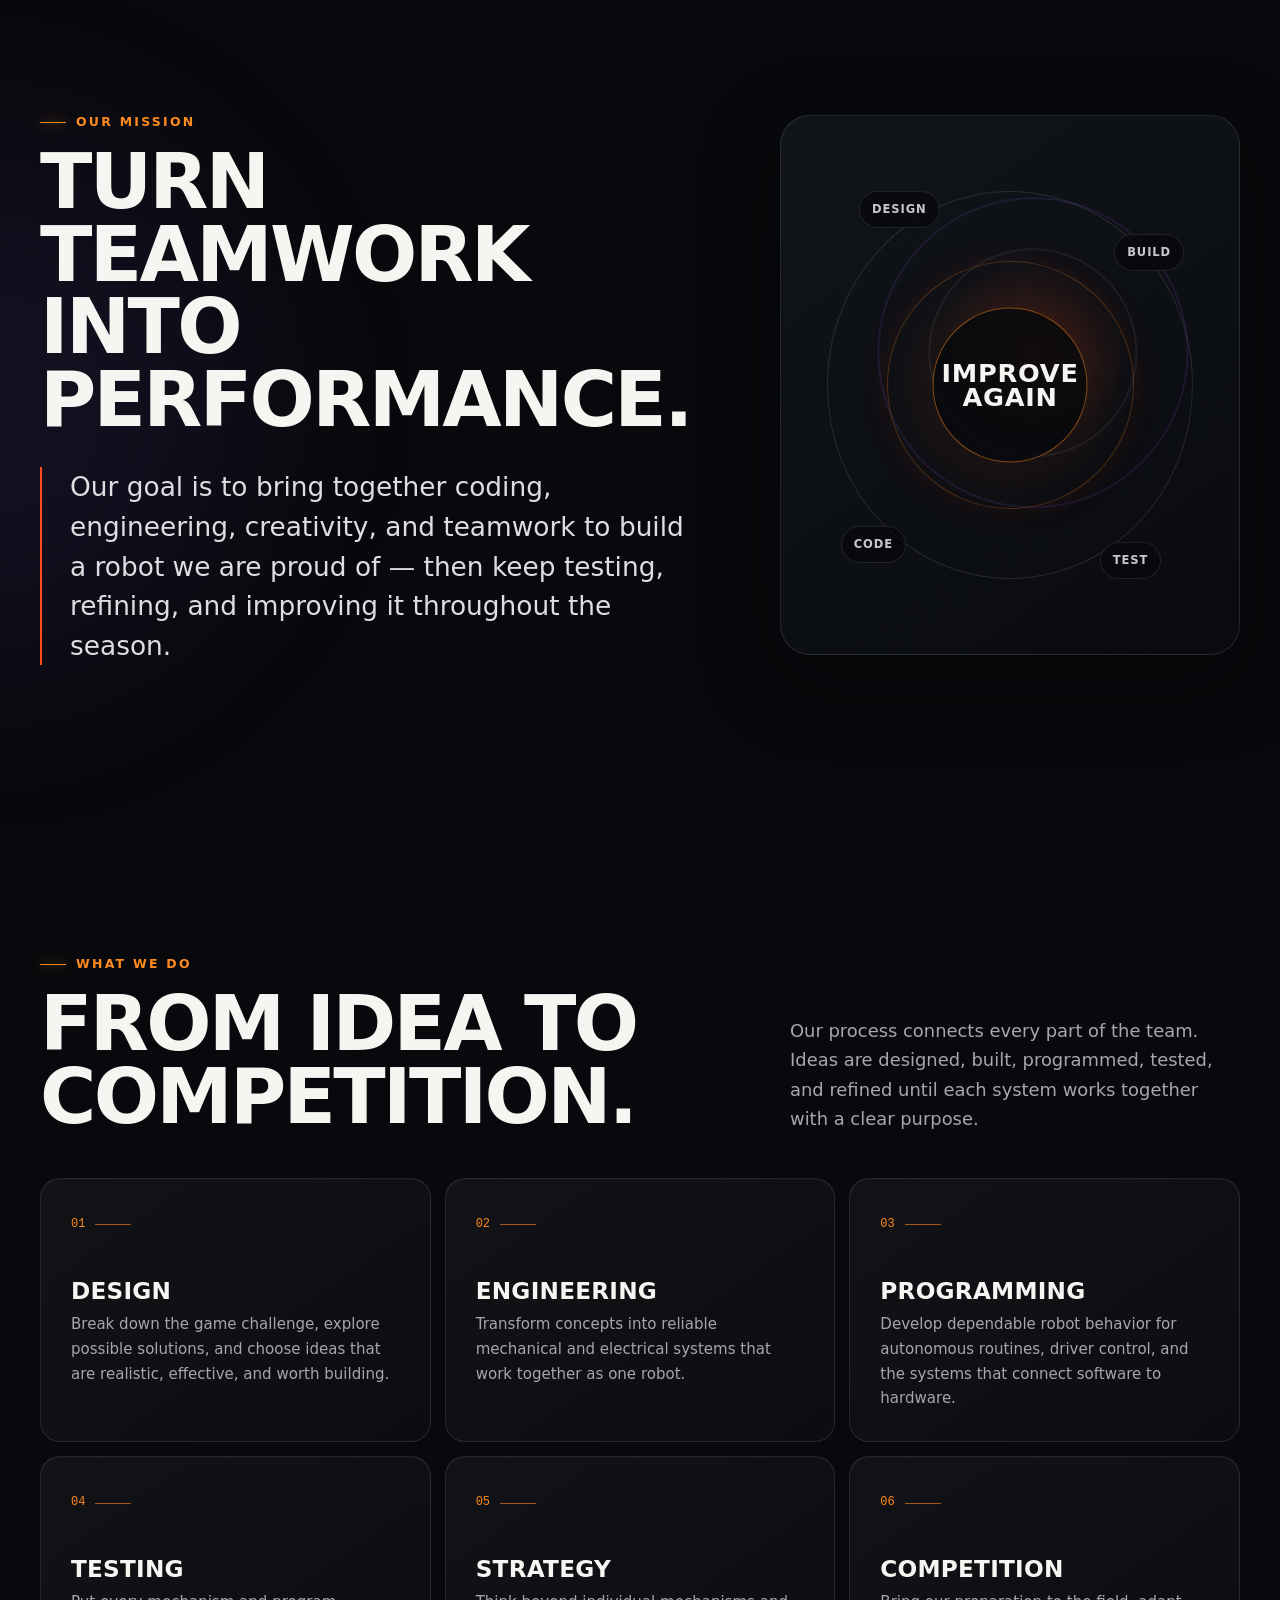
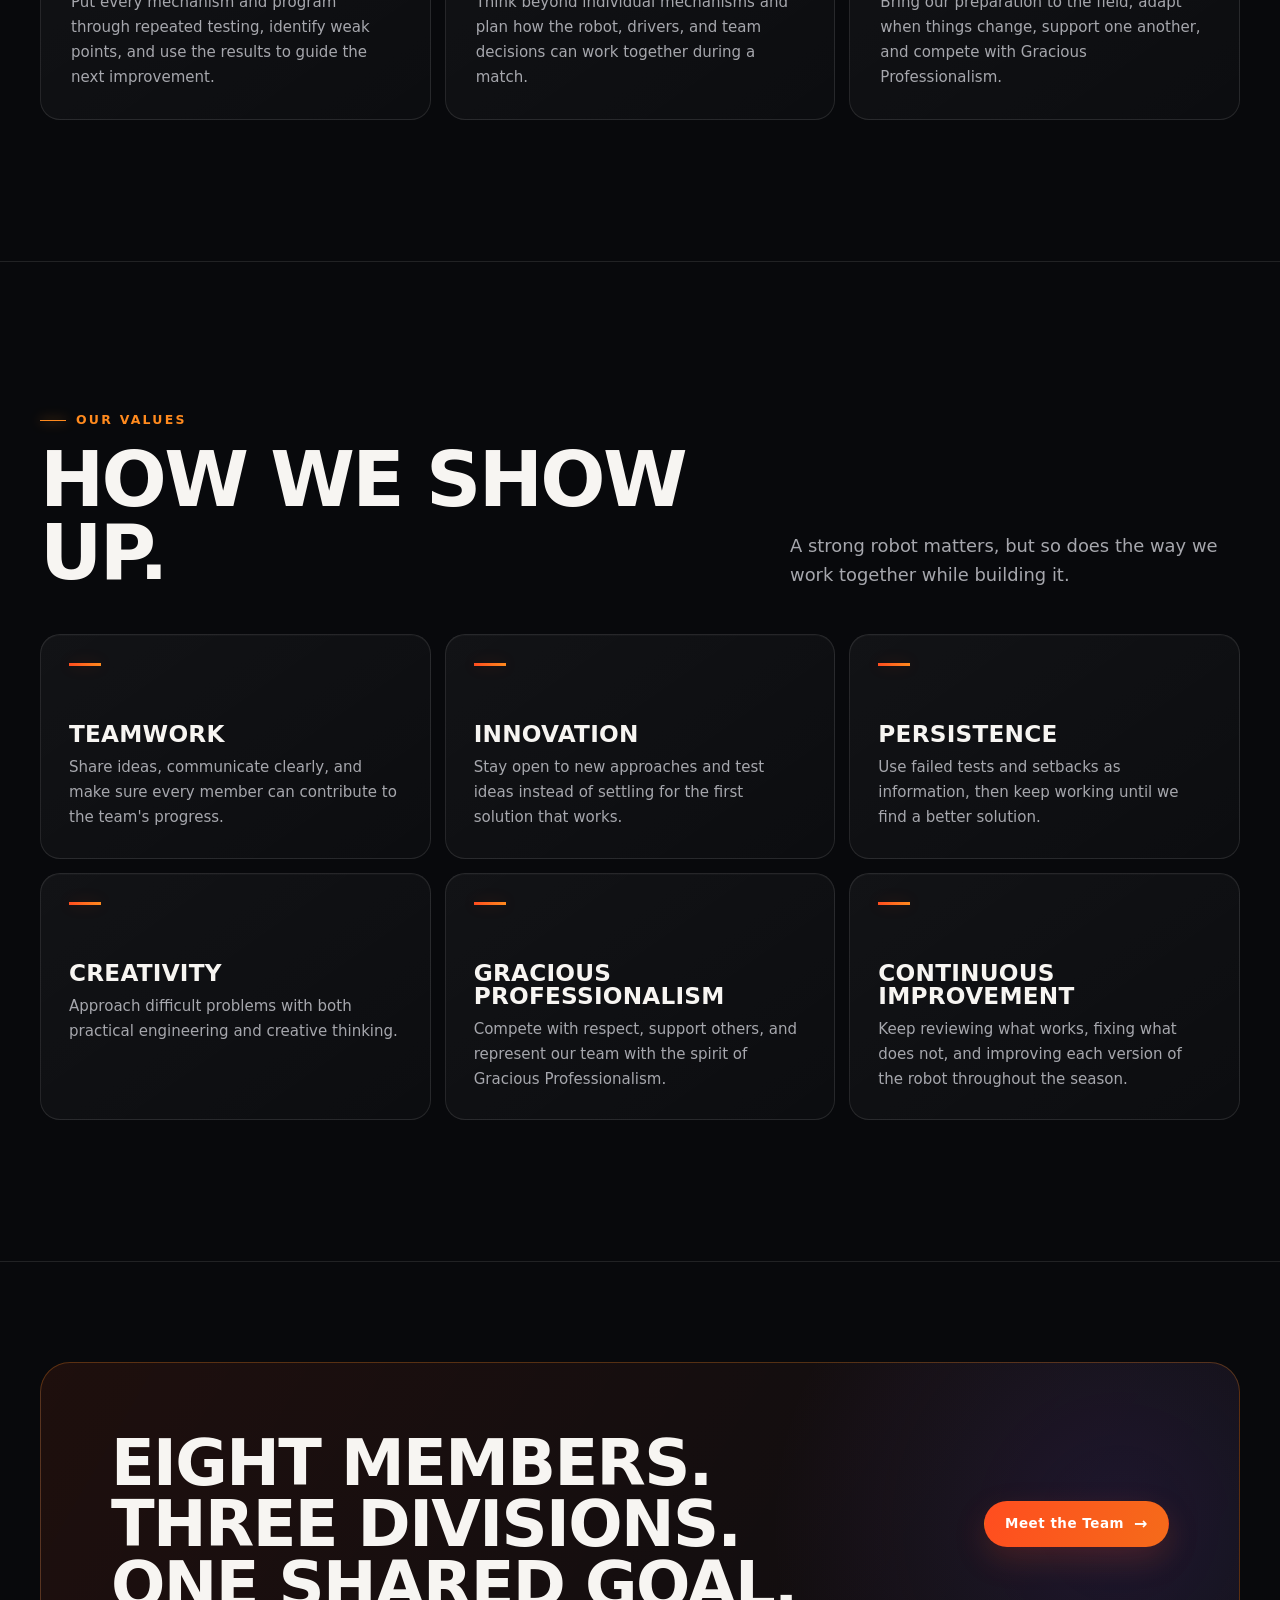
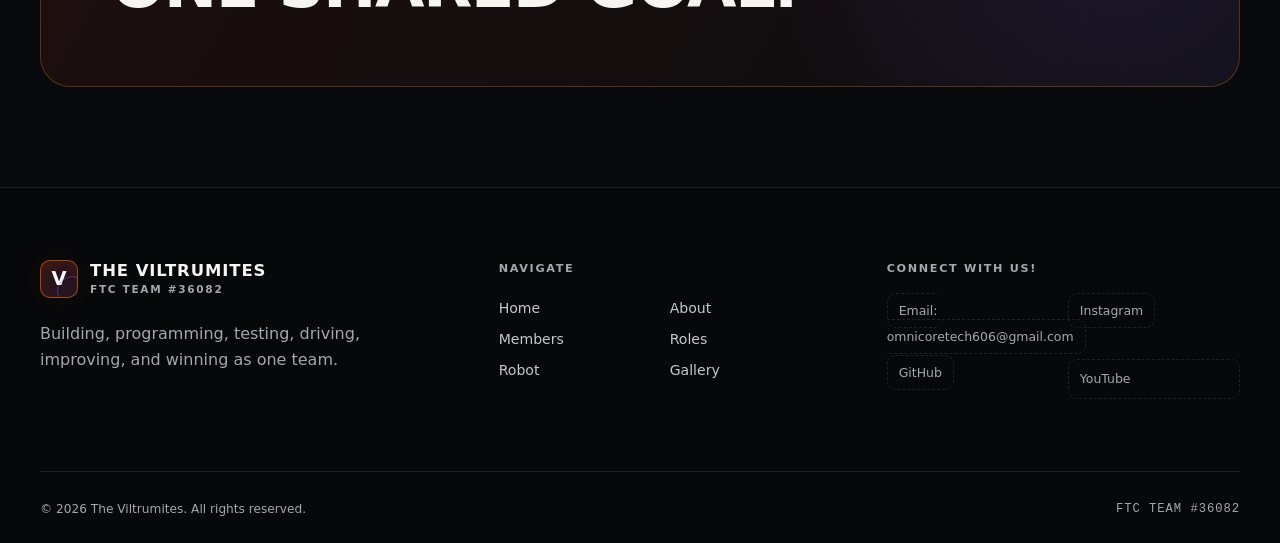
==== commit e789b64e: "added anuj" ====
--- a/about.html
+++ b/about.html
@@ -220,7 +220,7 @@
       <section class="section section--compact section--bordered">
         <div class="container">
           <div class="cta-band" data-reveal>
-            <h2>Seven members. Two divisions. One shared goal.</h2>
+            <h2>Eight members. Three divisions. One shared goal.</h2>
             <a class="button" href="members.html">
               Meet the Team
               <span class="button-arrow" aria-hidden="true">→</span>
@@ -240,7 +240,7 @@
               <small>FTC Team #36082</small>
             </span>
           </a>
-          <p>Building, programming, testing, and improving as one team.</p>
+          <p>Building, programming, testing, driving, improving, and winning as one team.</p>
         </div>
         <div>
           <p class="footer-heading">Navigate</p>
--- a/css/style.css
+++ b/css/style.css
@@ -1245,7 +1245,7 @@
 
 .roles-layout {
   display: grid;
-  grid-template-columns: repeat(2, 1fr);
+  grid-template-columns: repeat(3, 1fr);
   gap: 20px;
 }
 
@@ -1255,16 +1255,22 @@
 }
 
 .role-card--code {
-  border-color: rgba(139, 92, 246, 0.24);
+  border-color: #8B5CF6;
   background:
     radial-gradient(circle at 90% 5%, rgba(139, 92, 246, 0.14), transparent 35%),
     linear-gradient(145deg, rgba(255, 255, 255, 0.045), rgba(255, 255, 255, 0.015));
 }
 
 .role-card--build {
-  border-color: rgba(255, 138, 30, 0.24);
+  border-color: #F68A5C;
   background:
     radial-gradient(circle at 90% 5%, rgba(255, 77, 31, 0.13), transparent 35%),
+    linear-gradient(145deg, rgba(255, 255, 255, 0.045), rgba(255, 255, 255, 0.015));
+}
+.role-card--drive {
+  border-color: #5CF68A;
+  background:
+    radial-gradient(circle at 90% 5%, rgba(90, 246, 137, 0.13), transparent 35%),
     linear-gradient(145deg, rgba(255, 255, 255, 0.045), rgba(255, 255, 255, 0.015));
 }
 
@@ -1286,6 +1292,13 @@
 .role-card--build .role-icon {
   color: var(--orange);
   background: rgba(255, 138, 30, 0.06);
+}
+
+.role-card--drive .role-icon {
+  color: var(--green);
+  background: rgba(90, 246, 137, 0.06);
+  border-color: rgba(90, 246, 137, 0.3);
+  color: var(--green);
 }
 
 .role-card h2 {
